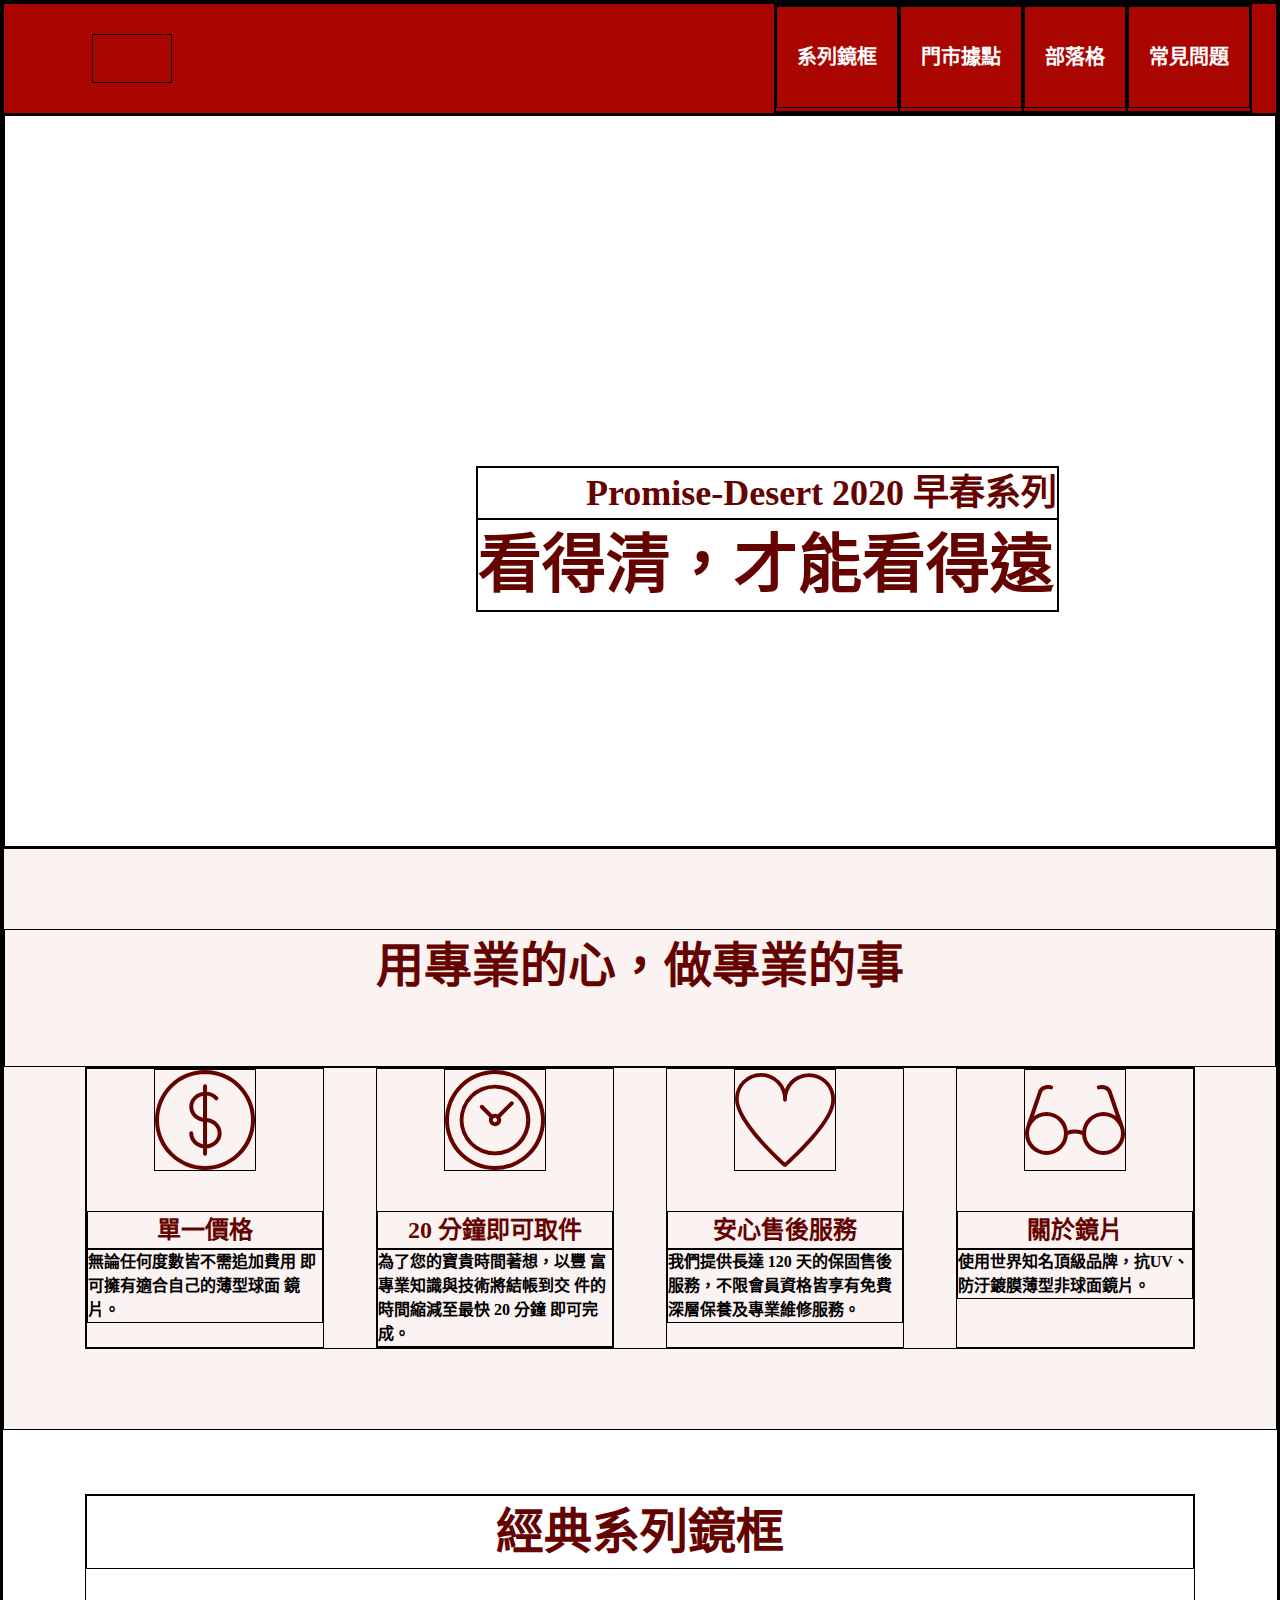
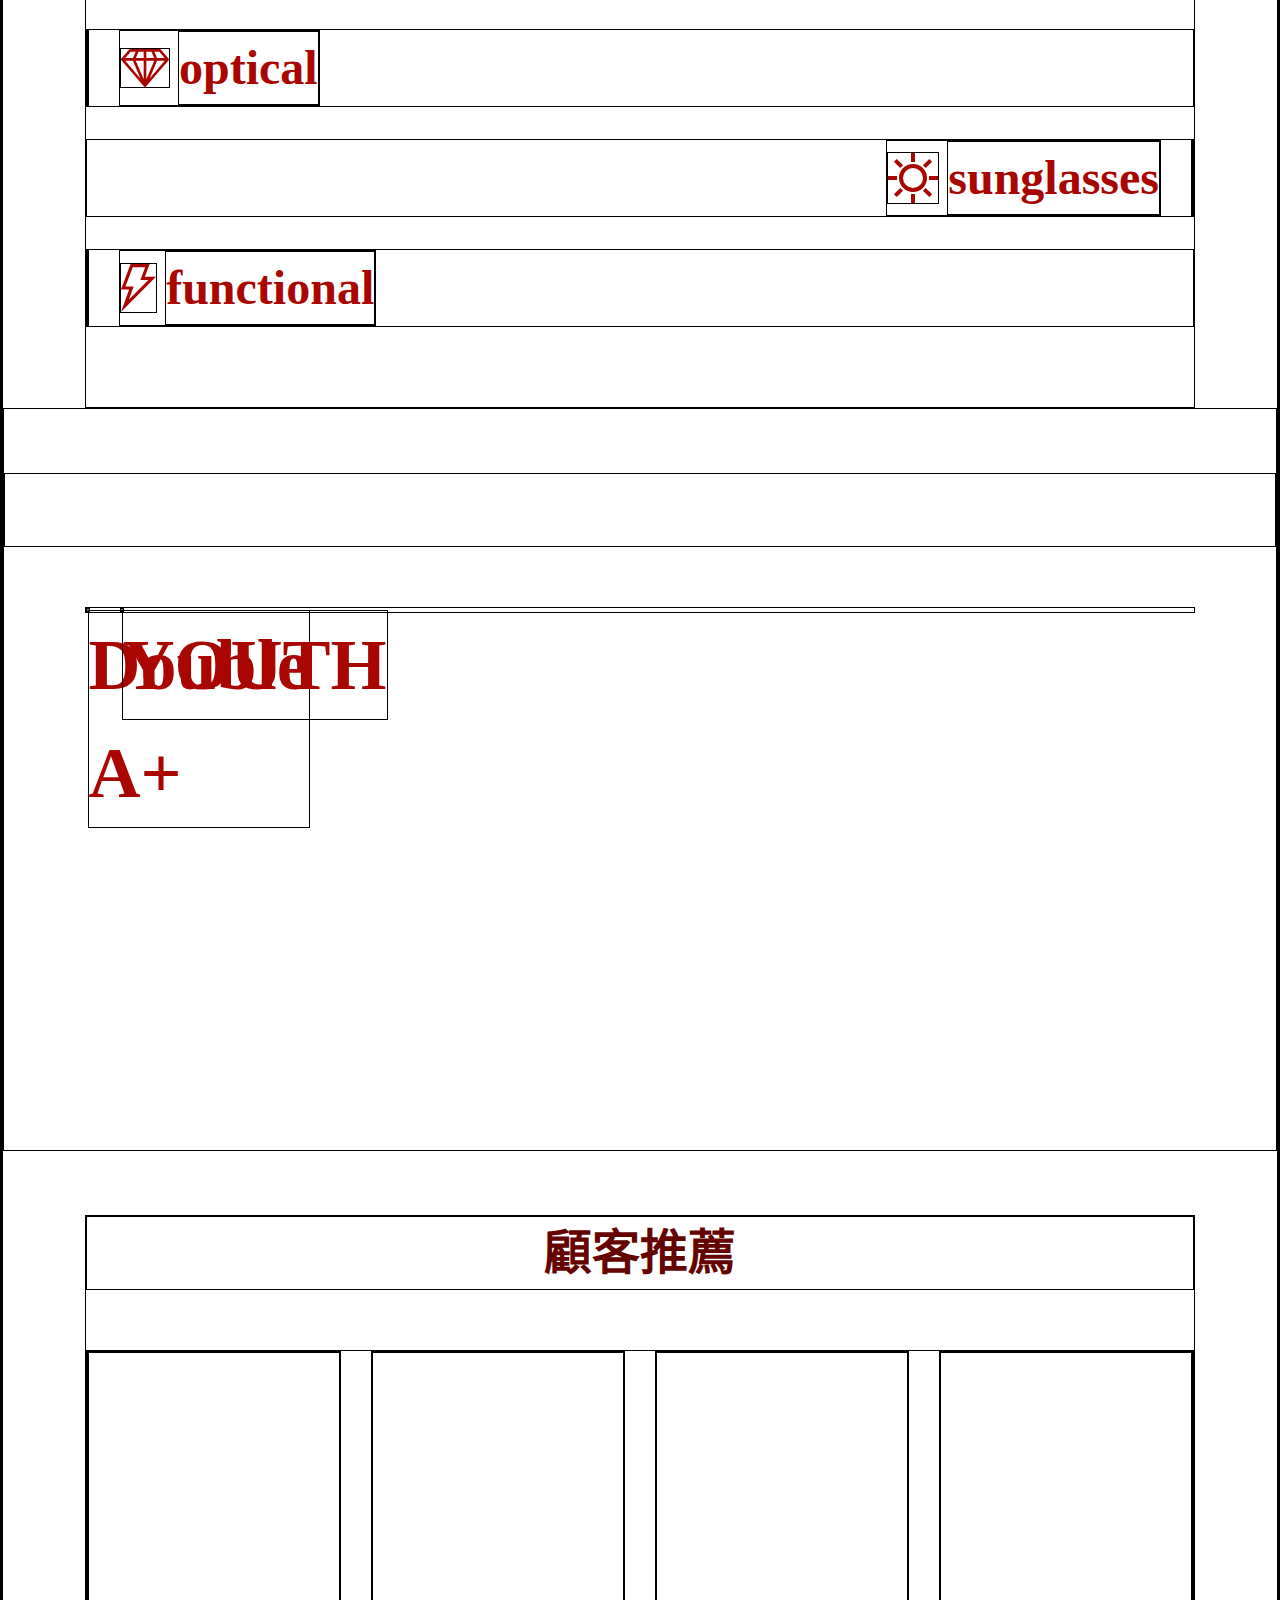
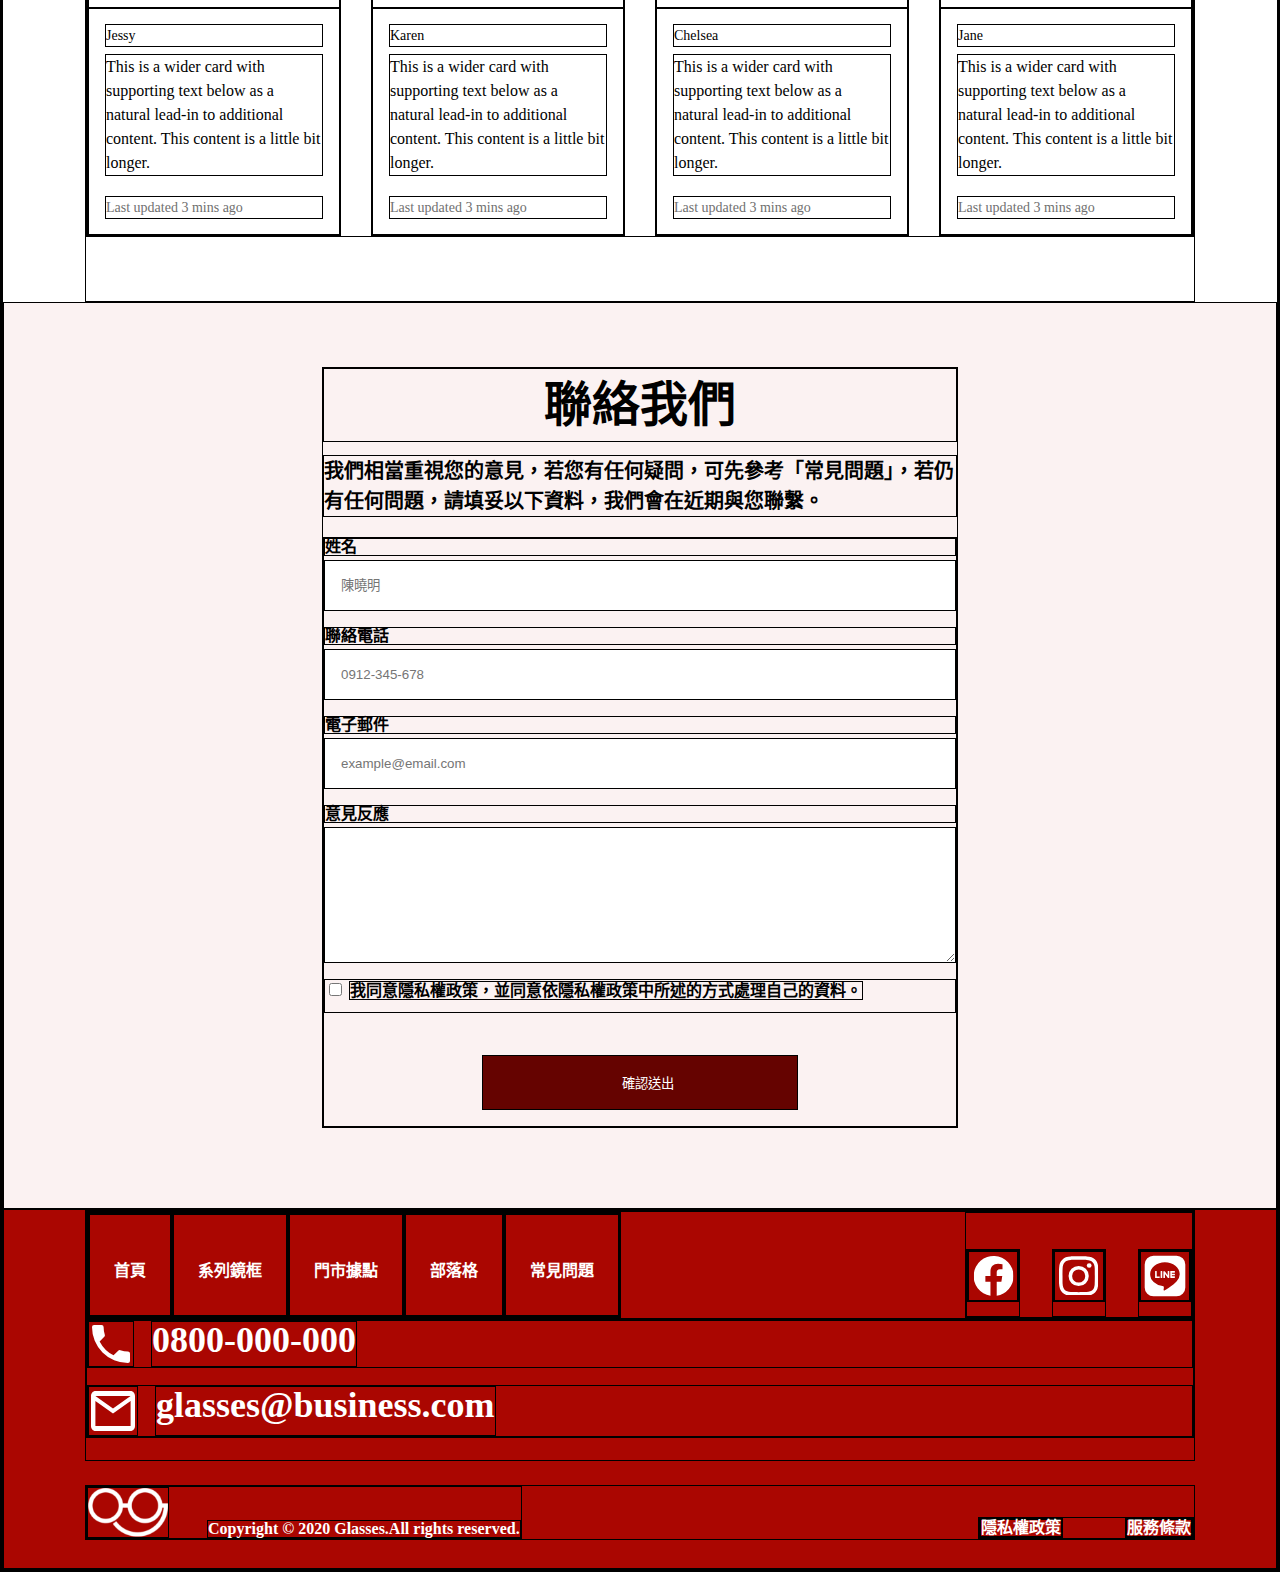
==== index.html @ 6ea8c033 "Initial commit" ====
<!DOCTYPE html>
<html lang="zh-TW">

<head>
    <meta charset="UTF-8">
    <meta name="viewport" content="width=device-width, initial-scale=1.0">
    <meta http-equiv="X-UA-Compatible" content="ie=edge">

    <meta name="description" content="眼鏡商店、眼鏡網站、眼鏡商城">
    <meta name="keywords" content="眼鏡、鏡片、鏡框、購物、商城">

    <meta property="og:title" content="眼鏡電商網站" />
    <meta property="og:description" content="電商眼鏡快來買" />
    <meta property="og:type" content="website" />
    <meta property="og:url" content="FB上的網址" />
    <meta property="og:image" content="FB的圖片" />


    <link rel="shortcut icon" href="https://cdn2.iconfinder.com/data/icons/ready-to-work/96/glasses-256.png"
        type="image/x-icon">
    <link rel="stylesheet" href="css/style.css">

    <title>眼鏡商店</title>
</head>

<body>  
    <div class="container-fluid">
        <div class="navbar navbar-bg-blood navbar-color-white d-flex">
            <a class="navbar-logo logo-replace" href="index.html">Logo圖片</a>
            <ul class="navbar-list font-bold ">
                <li class="navbar-list-items"><a href="product-op.html">系列鏡框</a></li>
                <li class="navbar-list-items"><a href="location.html">門市據點</a></li>
                <li class="navbar-list-items"><a href="blog.html">部落格</a></li>
                <li class="navbar-list-items"><a href="FAQ.html">常見問題</a></li>
            </ul>
        </div>
        <div class="banner">
            <div class="banner-index bg-cover">
                <div class="banner-content font-bold">
                    <p class="f-4">Promise-Desert 2020 早春系列</p>
                    <h1 class="banner-title f-7 ">
                        看得清，才能看得遠
                    </h1>
                </div>  
            </div>
        </div>
    
        <div class="line-group pt-6 pb-7 font-bold">
            <h2 class="line-title h2">用專業的心，做專業的事</h2>
            <div class="line-body d-flex container h-100">
                <div class="line-items">
                    <img class="line-items-img" src="img/iconfinder_circle-dollar_430089.svg" alt="">
                    <h4 class="line-items-title">單一價格</h4>
                    <p class="line-items-content">無論任何度數皆不需追加費用 即可擁有適合自己的薄型球面 鏡片。</p>
                </div>
                <div class="line-items">
                    <img class="line-items-img" src="img/iconfinder_clock-1_430090.svg" alt="">
                    <h4 class="line-items-title">20 分鐘即可取件</h4>
                    <p class="line-items-content">為了您的寶貴時間著想，以豐 富專業知識與技術將結帳到交 件的時間縮減至最快 20 分鐘 即可完成。</p>
                </div>
                <div class="line-items">
                    <img class="line-items-img" src="img/iconfinder_heart_430099.svg" alt="">
                    <h4 class="line-items-title">安心售後服務</h4>
                    <p class="line-items-content">我們提供長達 120 天的保固售後服務，不限會員資格皆享有免費深層保養及專業維修服務。</p>
                </div>
                <div class="line-items">
                    <img class="line-items-img" src="img/iconfinder_glasses_430098 (1).svg" alt="">
                    <h4 class="line-items-title">關於鏡片</h4>
                    <p class="line-items-content">使用世界知名頂級品牌，抗UV、防汙鍍膜薄型非球面鏡片。</p>
                </div>
            </div>
        </div>
    
        <div class="interlace-group container pb-7">
            <h2 class="interlace-title h2 font-bold">經典系列鏡框</h2>
            <div class="interlace-items position-relative">
                <img class="interlace-img " src="https://hexschool.github.io/webLayoutTraining1st/week3/product-1.png"
                    alt="">
                <div class="interlace-items-text">
                    <img class="interlace-diamand-dark" src="img/iconfinder_44_2529968.svg" alt="">
                    <img class="interlace-diamand-white" src="https://hexschool.github.io/webLayoutTraining1st/week3/icon-diamond-white.svg" alt="">
                    <p class="h2">optical</p>
                </div>
            </div>
            <div class="interlace-items position-relative">
                <img class="interlace-img " src="https://hexschool.github.io/webLayoutTraining1st/week3/product-2.png"
                    alt="">
                <div class="interlace-items-text">
                    <img class="interlace-sun-dark" src="img/Layer_1.svg" alt="">
                    <img class=" interlace-sun-white" src="https://hexschool.github.io/webLayoutTraining1st/week3/icon-sun-white.svg" alt="">
                    <p class="h2">sunglasses</p>
                </div>
            </div>
            <div class="interlace-items position-relative">
                <img class="interlace-img " src="https://hexschool.github.io/webLayoutTraining1st/week3/product-3.png"
                    alt="">  
                <div class="interlace-items-text">
                    <img class="interlace-flash-dark" src="img/Page-1.svg" alt="">
                    <img class=" interlace-sun-white" src="https://hexschool.github.io/webLayoutTraining1st/week3/icon-thunder-white.svg" alt="">
                    <p class="h2">functional</p>
                </div>
            </div>
        </div>
    
        <div class="design-section bg-cover">
            <h2 class="h2 text-center text-white">
                聯名設計鏡框
            </h2>
            <div class="container d-flex">
                <div class="img-md-text">
                    <img src="https://hexschool.github.io/webLayoutTraining1st/week3/product-8.png" alt="">
                    <p>Double A+</p>
                </div>
                <div class="img-md-text">
                    <img src="https://hexschool.github.io/webLayoutTraining1st/week3/product-9.png" alt="">
                    <p>YOUTH</p>
                </div>
            </div>
        </div>
    
        <div class="container">
            <h2 class="card-caption h2">顧客推薦</h2>
            <div class="card-container d-flex">
                <div class="card">
                    <img src="https://hexschool.github.io/webLayoutTraining1st/week3/rec-1.png" alt="" class="card-img">
                    <div class="card-inner">
                        <p class="card-title">Jessy</p>
                        <p class="card-text">This is a wider card with supporting text below as a natural lead-in to
                            additional
                            content. This content is a little bit longer.</p>
                        <p class="card-note">Last updated 3 mins ago</p>
                    </div>
                </div>
                <div class="card">
                    <img src="https://hexschool.github.io/webLayoutTraining1st/week3/rec-2.png" alt="" class="card-img">
                    <div class="card-inner">
                        <p class="card-title">Karen</p>
                        <p class="card-text">This is a wider card with supporting text below as a natural lead-in to
                            additional
                            content. This content is a little bit longer.</p>
                        <p class="card-note">Last updated 3 mins ago</p>
                    </div>
                </div>
                <div class="card">
                    <img src="https://hexschool.github.io/webLayoutTraining1st/week3/rec-3.png" alt="" class="card-img">
                    <div class="card-inner">
                        <p class="card-title">Chelsea</p>
                        <p class="card-text">This is a wider card with supporting text below as a natural lead-in to
                            additional
                            content. This content is a little bit longer.</p>
                        <p class="card-note">Last updated 3 mins ago</p>
                    </div>
                </div>
                <div class="card">
                    <img src="https://hexschool.github.io/webLayoutTraining1st/week3/rec-4.png" alt="" class="card-img">
                    <div class="card-inner">
                        <p class="card-title">Jane</p>
                        <p class="card-text">This is a wider card with supporting text below as a natural lead-in to
                            additional
                            content. This content is a little bit longer.</p>
                        <p class="card-note">Last updated 3 mins ago</p>
                    </div>
                </div>
            </div>
        </div>
        <div class="form-container pt-6 pb-7">
            <div class="form-group justify-content-center font-bold">
                <h2 class="form-caption h2">聯絡我們</h2>
                <p class="form-lead">我們相當重視您的意見，若您有任何疑問，可先參考「常見問題」，若仍有任何問題，請填妥以下資料，我們會在近期與您聯繫。</p>
                <form class="d-flex flex-direction-column " action="" method="get">
                    <label for="name">姓名</label>
                    <input type="text" id="name" placeholder="陳曉明">
                    <label for="tel">聯絡電話</label>
                    <input type="tel" id="tel" placeholder="0912-345-678">
                    <label for="mail">電子郵件</label>
                    <input type="mail" id="mail" placeholder="example@email.com">
                    <label for="comment">意見反應</label>
                    <textarea name="" id="" cols="30" rows="8"></textarea>
                    <div class="check-group"><input type="checkbox" name="" id="">
                        <span>我同意隱私權政策，並同意依隱私權政策中所述的方式處理自己的資料。</span></div>
                    <input class="position-relative" type="submit" value="確認送出">
                </form>
            </div>
        </div>
    
    
        <div class="footer font-bold">
            <div class="footer-info container">
                <div class="footer-inner d-flex">
                    <ul class="footer-inner-list d-flex">
                        <li class="footer-inner-items"> <a href="index.html">首頁</a></li>
                        <li class="footer-inner-items"> <a href="">系列鏡框</a> </li>
                        <li class="footer-inner-items"> <a href="">門市據點</a> </li>
                        <li class="footer-inner-items"> <a href="">部落格</a> </li>
                        <li class="footer-inner-items"> <a href="">常見問題</a></li>
                    </ul>
                    <ul class="social d-flex">
                        <li><a href="https://www.facebook.com/" class="social-items"><img src="img/ic_social_fb.svg"
                                    alt=""></a></li>
                        <li><a href="https://www.instagram.com/" class="social-items"><img src="img/ic_social_ig.svg"
                                    alt=""></a></li>
                        <li><a href="https://linecorp.com/zh-hant/" class="social-items"><img src="img/ic_social_line.svg"
                                    alt=""></a></li>
                    </ul>
                </div>
                <div class="note-info">
                    <div class="note-group d-flex"><img src="img/local_phone-24px.svg" alt=""><a class="f-4"
                            href="tel:0800-000-000">0800-000-000</a></div>
                    <div class="note-group d-flex"><img src="img/mail_outline-24px.svg" alt=""><a class="f-4"
                            href="mailto:glasses@business.com">glasses@business.com</a></div>
                </div>
            </div>
            <div class="footer-caution container d-flex justify-content-between align-items-bottom">
                <div class="d-flex align-items-bottom"><img src="img/logo-new_工作區域 1.png" alt="logo">
                    <span>Copyright © 2020 Glasses.All rights reserved.</span>
                </div>
                <ul class="caustion-list d-flex">
                    <li class="caution-items"><a href="#">隱私權政策</a></li>
                    <li class="caution-items"><a href="#">服務條款</a></li>
                </ul>
            </div>
        </div>    
    </div>
</body>

</html>
---- css/style.css ----
/* http://meyerweb.com/eric/tools/css/reset/ 
   v2.0 | 20110126
   License: none (public domain)
*/
@import url("https://fonts.googleapis.com/css2?family=Roboto:ital@1&display=swap");
@import url("https://fonts.googleapis.com/css2?family=Noto+Sans+TC&display=swap");
html, body, div, span, applet, object, iframe,
h1, h2, h3, h4, h5, h6, p, blockquote, pre,
a, abbr, acronym, address, big, cite, code,
del, dfn, em, img, ins, kbd, q, s, samp,
small, strike, strong, sub, sup, tt, var,
b, u, i, center,
dl, dt, dd, ol, ul, li,
fieldset, form, label, legend,
table, caption, tbody, tfoot, thead, tr, th, td,
article, aside, canvas, details, embed,
figure, figcaption, footer, header, hgroup,
menu, nav, output, ruby, section, summary,
time, mark, audio, video {
  margin: 0;
  padding: 0;
  border: 0;
  font-size: 100%;
  font: inherit;
  vertical-align: baseline;
}

/* HTML5 display-role reset for older browsers */
article, aside, details, figcaption, figure,
footer, header, hgroup, menu, nav, section {
  display: block;
}

body {
  line-height: 1;
}

ol, ul {
  list-style: none;
}

blockquote, q {
  quotes: none;
}

blockquote:before, blockquote:after,
q:before, q:after {
  content: '';
  content: none;
}

table {
  border-collapse: collapse;
  border-spacing: 0;
}

/* customize reset */
*, *::before, *::after {
  -webkit-box-sizing: border-box;
          box-sizing: border-box;
}

a {
  text-decoration: none;
  display: block;
}

img {
  display: block;
  max-width: 100%;
  height: auto;
}

ul, li {
  list-style-type: none;
}

/* *{
    border: 1px solid #000000 !important; 
} */
/* font setting */
@font-face {
  font-family: custom Regular;
  src: url(~@/assets/fonts/Noto_Sans/Noto_Sans-Regular.ttf) format("truetype");
  unicode-range: U+4E00-9FFF;
}

@font-face {
  font-family: custom Regular;
  src: url(~@/assets/fonts/Roboto/Roboto-medium.ttf) format("truetype");
  unicode-range: U+00-024F;
}

@font-face {
  font-family: custom Bold;
  src: url(~@/assets/fonts/Roboto/Roboto-Bold.ttf) format("truetype");
  unicode-range: U+4E00-9FFF;
}

@font-face {
  font-family: custom Bold;
  src: url(~@/assets/fonts/Roboto/Roboto-Bold.ttf) format("truetype");
  unicode-range: U+00-024F;
}

/* variables  */
/* css setting */
body {
  font-family: "custom-Bold";
}

* {
  border: 1px solid #000000 !important;
}

.container {
  max-width: 1110px;
  margin: 0 auto;
}

.container-fluid {
  margin: 0 auto;
  max-width: 100%;
}

.bg-cover {
  background-size: cover;
  background-position: center center;
  background-repeat: no-repeat;
}

.logo-replace {
  text-indent: 101%;
  overflow: hidden;
  white-space: nowrap;
}

/* position */
.position-fixed {
  position: fixed;
}

.position-relative {
  position: relative;
}

.position-absolute {
  position: absolute;
}

.d-flex {
  display: -webkit-box;
  display: -ms-flexbox;
  display: flex;
}

.flex-direction-column {
  -webkit-box-orient: vertical;
  -webkit-box-direction: normal;
      -ms-flex-direction: column;
          flex-direction: column;
}

.flex-direction-column-reverse {
  -webkit-box-orient: vertical;
  -webkit-box-direction: reverse;
      -ms-flex-direction: column-reverse;
          flex-direction: column-reverse;
}

/* flex */
.flex-wrap {
  -ms-flex-wrap: wrap;
      flex-wrap: wrap;
}

.justify-content-center {
  -webkit-box-pack: center;
      -ms-flex-pack: center;
          justify-content: center;
}

.justify-content-between {
  -webkit-box-pack: justify;
      -ms-flex-pack: justify;
          justify-content: space-between;
}

.align-items-left {
  text-align: left;
}

.align-items-center {
  -webkit-box-align: center;
      -ms-flex-align: center;
          align-items: center;
}

.align-items-around {
  -webkit-box-align: space-around;
      -ms-flex-align: space-around;
          align-items: space-around;
}

.align-items-bottom {
  -webkit-box-align: end;
      -ms-flex-align: end;
          align-items: flex-end;
}

.h2 {
  font-size: 48px;
  line-height: 72px;
  font-weight: bold;
}

@media (max-width: 500px) {
  .h2 {
    font-size: 32px;
    line-height: 48px;
  }
}

.lh-63 {
  line-height: 63px;
}

/* font size */
.f-1 {
  font-size: 16px;
}

.f-2 {
  font-size: 20px;
}

.f-3 {
  font-size: 32px;
}

.f-4 {
  font-size: 36px;
}

.f-5 {
  font-size: 42px;
}

.f-6 {
  font-size: 56px;
}

.f-7 {
  font-size: 64px;
}

/* text */
.font-medium {
  font-size: 16px;
}

.font-bold {
  font-weight: 900;
}

.font-small {
  font-size: 12px;
}

.text-center {
  text-align: center;
}

/* margin */
.mb-1 {
  margin-bottom: 16px;
}

.mb-2 {
  margin-bottom: 24px;
}

.mb-3 {
  margin-bottom: 32px;
}

.mb-special {
  margin-bottom: 40px;
}

.mb-4 {
  margin-bottom: 48px;
}

.mb-5 {
  margin-bottom: 56px;
}

.mb-6 {
  margin-bottom: 64px;
}

.mb-7 {
  margin-bottom: 88px;
}

.mb-272 {
  margin-bottom: 272px;
}

.mr-1 {
  margin-right: 16px;
}

.mr-init {
  margin-right: 24px;
}

.mr-2 {
  margin-right: 32px;
}

.mr-3 {
  margin-right: 40px;
}

.mr-4 {
  margin-right: 48px;
}

.mr-5 {
  margin-right: 56px;
}

.mx-auto {
  margin: 0 auto;
}

/* padding */
.pb-1 {
  padding-bottom: 16px;
}

.pb-2 {
  padding-bottom: 24px;
}

.pb-3 {
  padding-bottom: 32px;
}

.pb-4 {
  padding-bottom: 40px;
}

.pb-5 {
  padding-bottom: 48px;
}

.pb-6 {
  padding-bottom: 64px;
}

.pb-7 {
  padding-bottom: 80px;
}

.pt-1 {
  padding-top: 16px;
}

.pt-2 {
  padding-top: 32px;
}

.pt-3 {
  padding-top: 48px;
}

.pt-4 {
  padding-top: 64px;
}

.pt-6 {
  padding-top: 80px;
}

.text-white {
  color: #ffffff;
}

.text-red {
  color: #AA0601;
}

.bg-brown {
  background-color: #650300;
}

.bg-red {
  background-color: #AA0601;
}

/* height */
.h-25 {
  height: 25%;
}

.h-50 {
  height: 50%;
}

.h-75 {
  height: 75%;
}

.h-100 {
  height: 100%;
}

/* width */
.w-25 {
  width: 25%;
}

.w-50 {
  width: 50%;
}

.w-75 {
  width: 75%;
}

.w-100 {
  width: 100%;
}

.footer {
  background-color: #AA0601;
  color: #ffffff;
  padding-bottom: 28.43px;
}

@media (max-width: 768px) {
  .footer img {
    max-width: 24px;
    max-height: auto;
  }
}

@media (max-width: 768px) {
  .footer a {
    font-size: 20px;
    line-height: 30px;
  }
}

.footer-info {
  border-bottom: 1px solid #fff;
  padding-bottom: 22px;
  margin-bottom: 24px;
}

.footer-inner {
  -webkit-box-pack: justify;
      -ms-flex-pack: justify;
          justify-content: space-between;
}

@media (max-width: 600px) {
  .footer .note-info {
    width: 50%;
  }
}

.footer .note-info a {
  color: #ffffff;
  -webkit-transition: color 0.2s linear;
  transition: color 0.2s linear;
}

.footer .note-info a:hover {
  color: #000;
}

.footer .note-info .note-group:not(:last-child) {
  margin-bottom: 17px;
}

.footer .note-info .note-group img {
  margin-right: 17px;
}

@media (max-width: 600px) {
  .footer-inner-list {
    display: none;
  }
}

.footer-inner-items {
  /*   &:not(:last-child){
        margin-right: 48px;
    } */
}

.footer-inner-items a {
  color: #ffffff;
  padding: 48px 24px 36px 24px;
  -webkit-transition: color 0.3s;
  transition: color 0.3s;
}

@media (max-width: 768px) {
  .footer-inner-items a {
    padding: 40px 40px 24px 24px;
    font-size: 16px;
  }
}

.footer-inner-items a:hover, .footer-inner-items a:focus {
  color: #000;
  font-size: 20px;
}

.social {
  padding-top: 36px;
}

@media (max-width: 600px) {
  .social {
    width: 45%;
  }
}

.social img:hover {
  -webkit-transform: scale(1.15);
          transform: scale(1.15);
}

.social li:not(:last-child) {
  margin-right: 32px;
}

@media (max-width: 600px) {
  .footer-caution {
    -webkit-box-orient: vertical;
    -webkit-box-direction: normal;
        -ms-flex-direction: column;
            flex-direction: column;
    -webkit-box-align: start;
        -ms-flex-align: start;
            align-items: flex-start;
  }
}

.footer-caution img {
  margin-right: 38px;
}

.footer-caution .caution-items {
  display: -webkit-box;
  display: -ms-flexbox;
  display: flex;
}

@media (max-width: 600px) {
  .footer-caution .caution-items {
    -webkit-box-orient: vertical;
    -webkit-box-direction: normal;
        -ms-flex-direction: column;
            flex-direction: column;
  }
}

.footer-caution .caution-items a {
  color: #ffffff;
  -webkit-transition: color 0.2s linear;
  transition: color 0.2s linear;
}

@media (max-width: 768px) {
  .footer-caution .caution-items a {
    font-size: 14px;
  }
}

.footer-caution .caution-items a:hover {
  color: #000;
}

.footer-caution .caution-items:last-child {
  margin-left: 62px;
}

.design-section {
  background-image: url(https://hexschool.github.io/webLayoutTraining1st/week3/bg.png);
  height: 743px;
  padding-top: 64px;
  padding-bottom: 80px;
  margin-bottom: 64px;
}

@media (max-width: 768px) {
  .design-section {
    height: auto;
  }
}

.design-section h2 {
  margin-bottom: 60px;
}

.design-section .img-md-text {
  display: -webkit-box;
  display: -ms-flexbox;
  display: flex;
  position: relative;
}

.design-section .img-md-text:first-child {
  margin-right: 30px;
}

.design-section .img-md-text img {
  /* max-width: 540px; */
  z-index: 2;
  opacity: 0.5;
}

.design-section .img-md-text img:hover {
  opacity: 1;
}

.design-section .img-md-text p {
  position: absolute;
  left: 28%;
  top: 42%;
  z-index: 3;
  font-size: 72px;
  font-weight: bold;
  line-height: 108px;
  color: #AA0601;
}

@media (max-width: 768px) {
  .design-section .img-md-text p {
    font-size: 32px;
    line-height: 25px;
  }
}

.bg-side-size {
  height: 309px;
  width: 50%;
}

@media (max-width: 575px) {
  .bg-side-size {
    height: 144px;
  }
}

.bg-side-1 {
  background-image: url(https://hexschool.github.io/webLayoutTraining1st/week4/banner-1.png);
  margin-right: 30px;
}

.bg-side-2 {
  background-image: url(https://hexschool.github.io/webLayoutTraining1st/week4/banner-2.png);
}

.bg-side-3 {
  background-image: url(https://hexschool.github.io/webLayoutTraining1st/week4/banner-3.png);
  margin-right: 30px;
}

.bg-side-4 {
  background-image: url(https://hexschool.github.io/webLayoutTraining1st/week3/product-2-color.png);
}

.question-section {
  margin-bottom: 304px;
}

@media (max-width: 768px) {
  .question-section {
    padding: 0 15px;
  }
}

.question-caption {
  font-size: 32px;
  line-height: 63px;
  margin-bottom: 36px;
}

.question {
  margin-bottom: 40px;
}

.question h3 {
  font-size: 20px;
  line-height: 22px;
  font-weight: bold;
  margin-bottom: 16px;
}

.question p {
  font-size: 16px;
  line-height: 24px;
  padding-left: 72px;
}

.location-details {
  display: -webkit-box;
  display: -ms-flexbox;
  display: flex;
}

@media (max-width: 768px) {
  .location-details {
    display: block;
  }
}

@media (max-width: 768px) {
  .location-details .location-inner {
    margin: 0 2.5%;
    display: -webkit-box;
    display: -ms-flexbox;
    display: flex;
    margin-bottom: 32px;
  }
}

.location-details .location-inner .info-box-big {
  max-width: 100%;
}

@media (max-width: 768px) {
  .location-details .location-inner .info-box-big {
    max-width: 50%;
    margin: 0 2.5%;
    margin-bottom: 32px;
  }
  .location-details .location-inner .info-box-big img {
    display: none;
  }
}

.location-details .location-inner .info-backgroundimage {
  background-image: url(https://hexschool.github.io/webLayoutTraining1st/week3/locate1.jpeg);
  height: 164px;
  display: none;
}

@media (max-width: 768px) {
  .location-details .location-inner .info-backgroundimage {
    display: block;
    width: 50%;
    height: auto;
  }
}

.location-details .map-location {
  max-width: 60%;
}

@media (max-width: 768px) {
  .location-details .map-location {
    max-width: 100%;
    margin: 0;
  }
  .location-details .map-location img {
    width: 95%;
    margin: 0 2.5%;
    height: 100%;
  }
}

@media (max-width: 768px) {
  .location-container {
    padding: 0 39px;
  }
}

.location-select {
  margin-bottom: 32px;
  display: -webkit-box;
  display: -ms-flexbox;
  display: flex;
  -webkit-box-align: center;
      -ms-flex-align: center;
          align-items: center;
}

@media (max-width: 768px) {
  .location-select {
    margin-left: 16px;
  }
}

.location-select label {
  font-size: 24px;
  line-height: 30px;
  margin-right: 20px;
}

.location-select select {
  padding: 10px 0;
  width: 324px;
}

/* components */
.navbar {
  display: -webkit-box;
  display: -ms-flexbox;
  display: flex;
  -webkit-box-pack: justify;
      -ms-flex-pack: justify;
          justify-content: space-between;
  padding: 0 24px;
}

@media (max-width: 575px) {
  .navbar {
    -webkit-box-orient: vertical;
    -webkit-box-direction: normal;
        -ms-flex-direction: column;
            flex-direction: column;
    padding: 0;
  }
}

.navbar-bg-blood {
  background-color: #AA0601;
}

.navbar-bg-dark {
  background-color: #000;
}

.navbar-bg-white {
  background-color: #fff;
}

.navbar-color-white .navbar-list-items > a {
  color: #fff;
}

.navbar-color-dark .navbar-list-items > a {
  color: #000;
}

.navbar-logo {
  margin: 30px 64px;
  background-image: url(https://hexschool.github.io/webLayoutTraining1st/week3/logo.png);
  background-repeat: no-repeat;
  width: 80px;
  height: 49px;
}

@media (max-width: 575px) {
  .navbar-logo {
    width: 100%;
    margin: 10px 0;
    background-position: center center;
  }
}

.navbar-list {
  display: -webkit-box;
  display: -ms-flexbox;
  display: flex;
  -ms-flex-wrap: wrap;
      flex-wrap: wrap;
}

@media (max-width: 575px) {
  .navbar-list-items {
    width: 50%;
    text-align: center;
  }
}

.navbar-list-items a {
  padding: 40px 20px;
  font-size: 20px;
  -webkit-transition: color 0.3s;
  transition: color 0.3s;
}

.navbar-list-items a:hover, .navbar-list-items a:focus {
  color: #000;
}

.banner-index {
  background-image: url(https://hexschool.github.io/webLayoutTraining1st/week3/banner.png);
  height: 732px;
  position: relative;
}

@media (max-width: 768px) {
  .banner-index {
    background-image: url(https://hexschool.github.io/webLayoutTraining1st/week3/banner-sm.png);
    height: 840px;
  }
}

.banner-location {
  height: 304px;
  background-image: url(https://hexschool.github.io/webLayoutTraining1st/week3/qa.png);
}

.banner-location .position-relative {
  height: 304px;
}

.banner-location-title {
  bottom: 0;
  left: 0;
}

.banner-content {
  position: absolute;
  bottom: 32%;
  right: 17%;
}

@media (max-width: 768px) {
  .banner-content {
    right: 2%;
  }
}

.banner-content p {
  font-size: 36px;
  padding-left: 108px;
  line-height: 50px;
  color: #650300;
  font-weight: bold;
  font-family: "custom Regular";
}

@media (max-width: 768px) {
  .banner-content p {
    font-size: 20px;
    line-height: 30px;
    text-align: right;
  }
}

.banner-title {
  font-size: 64px;
  font-weight: bold;
  color: #650300;
  line-height: 90px;
}

@media (max-width: 768px) {
  .banner-title {
    font-size: 48px;
    line-height: 72px;
  }
}

.line-group {
  margin-bottom: 64px;
  background-color: #aa06010d;
}

.line-group .line-title {
  color: #650300;
  text-align: center;
  padding-bottom: 64px;
}

.line-body {
  display: -webkit-box;
  display: -ms-flexbox;
  display: flex;
  -webkit-box-pack: justify;
      -ms-flex-pack: justify;
          justify-content: space-between;
  -ms-flex-wrap: wrap;
      flex-wrap: wrap;
  color: #650300;
}

@media (max-width: 768px) {
  .line-body {
    -webkit-box-pack: center;
        -ms-flex-pack: center;
            justify-content: center;
  }
}

.line-body .line-items {
  max-width: 21.5%;
}

.line-body .line-items:not(:last-child) {
  margin-right: 30px;
}

@media (max-width: 500px) {
  .line-body .line-items:not(:last-child) {
    margin-right: 2.5%;
  }
}

@media (max-width: 768px) {
  .line-body .line-items {
    max-width: 45%;
    margin-right: 30px;
    margin-bottom: 40px;
  }
}

@media (max-width: 500px) {
  .line-body .line-items {
    max-width: 95%;
    margin-right: 2.5%;
    margin-left: 2.5%;
    margin-bottom: 40px;
  }
}

.line-body .line-items-img {
  max-width: 102px;
  height: 102px;
  margin: auto;
  margin-bottom: 40px;
}

.line-body .line-items-title {
  font-size: 24px;
  line-height: 36px;
  text-align: center;
}

.line-body .line-items-content {
  color: #000;
  line-height: 24px;
}

.interlace-group {
  font-size: 48px;
  line-height: 72px;
}

@media (max-width: 500px) {
  .interlace-group {
    padding: 0 15px;
    margin-bottom: 32px;
  }
}

.interlace-group .interlace-img {
  max-width: 55%;
}

@media (max-width: 500px) {
  .interlace-group .interlace-img {
    max-width: 100%;
  }
}

@media (max-width: 500px) {
  .interlace-group .interlace-items-text {
    position: absolute;
    color: #fff;
  }
}

.interlace-group .interlace-title {
  color: #650300;
  text-align: center;
  margin-bottom: 60px;
}

.interlace-group .interlace-items {
  display: -webkit-box;
  display: -ms-flexbox;
  display: flex;
}

.interlace-group .interlace-items:not(:last-child) {
  margin-bottom: 32px;
}

@media (max-width: 500px) {
  .interlace-group .interlace-items:not(:last-child) {
    margin-bottom: 8px;
  }
}

.interlace-group .interlace-items-text {
  display: -webkit-box;
  display: -ms-flexbox;
  display: flex;
  -webkit-box-align: center;
      -ms-flex-align: center;
          align-items: center;
}

.interlace-group .interlace-items .h2 {
  color: #aa0601;
  font-weight: 900;
  margin-left: 8px;
}

@media (max-width: 768px) {
  .interlace-group .interlace-items .h2 {
    font-size: 28px;
    line-height: 42px;
  }
}

@media (max-width: 500px) {
  .interlace-group .interlace-items .h2 {
    font-size: 24px;
    line-height: 48px;
    color: #fff;
  }
}

.interlace-group .interlace-items:nth-child(2n + 1) {
  -webkit-box-orient: horizontal;
  -webkit-box-direction: reverse;
      -ms-flex-direction: row-reverse;
          flex-direction: row-reverse;
}

@media (max-width: 768px) {
  .interlace-group .interlace-items:nth-child(2n + 1) {
    -webkit-box-orient: horizontal;
    -webkit-box-direction: normal;
        -ms-flex-direction: row;
            flex-direction: row;
  }
}

.interlace-group .interlace-items:nth-child(2n + 1) .interlace-items-text {
  margin-right: 30px;
  max-width: 45%;
}

@media (max-width: 768px) {
  .interlace-group .interlace-items:nth-child(2n + 1) .interlace-items-text {
    margin-right: 0;
    margin-left: 30px;
  }
}

@media (max-width: 500px) {
  .interlace-group .interlace-items:nth-child(2n + 1) .interlace-items-text {
    display: -webkit-box;
    display: -ms-flexbox;
    display: flex;
    -webkit-box-align: center;
        -ms-flex-align: center;
            align-items: center;
    top: 35%;
    left: 20%;
  }
}

.interlace-group .interlace-items:nth-child(2n) .interlace-items-text {
  margin-left: 30px;
  max-width: 45%;
}

@media (max-width: 500px) {
  .interlace-group .interlace-items:nth-child(2n) .interlace-items-text {
    display: -webkit-box;
    display: -ms-flexbox;
    display: flex;
    -webkit-box-align: center;
        -ms-flex-align: center;
            align-items: center;
    top: 35%;
    left: 20%;
  }
}

.interlace-diamand-white {
  display: none;
}

@media (max-width: 500px) {
  .interlace-diamand-white {
    display: block;
  }
}

@media (max-width: 500px) {
  .interlace-diamand-dark {
    display: none;
  }
}

.interlace-sun-white {
  display: none;
}

@media (max-width: 500px) {
  .interlace-sun-white {
    display: block;
  }
}

@media (max-width: 500px) {
  .interlace-sun-dark {
    display: none;
  }
}

.interlace-flash-white {
  display: none;
}

@media (max-width: 500px) {
  .interlace-flash-white {
    display: block;
  }
}

@media (max-width: 500px) {
  .interlace-flash-dark {
    display: none;
  }
}

.card {
  border: 1px solid #dee2e6;
}

@media (max-width: 768px) {
  .card {
    width: 45%;
    margin-bottom: 28px;
  }
}

@media (max-width: 500px) {
  .card {
    width: 95%;
    margin-right: 0;
  }
}

.card:not(:last-child) {
  margin-right: 30px;
}

@media (max-width: 768px) {
  .card:not(:last-child) {
    margin-right: 0;
  }
}

@media (max-width: 768px) {
  .card:not(:nth-child(2n)) {
    margin-right: 30px;
  }
}

@media (max-width: 500px) {
  .card:not(:nth-child(2n)) {
    margin-right: 0;
  }
}

.card .card-img {
  height: 256px;
}

@media (max-width: 500px) {
  .card .card-img {
    width: 100%;
  }
}

.card-inner {
  padding: 15px 16px;
}

.card-inner .card-title {
  font-size: 14px;
  line-height: 21px;
  margin-bottom: 7px;
}

.card-inner .card-text {
  font-size: 16px;
  line-height: 24px;
  margin-bottom: 1.25rem;
}

.card-inner .card-note {
  font-size: 14px;
  color: #707070;
  line-height: 21px;
}

.card-caption {
  text-align: center;
  color: #650300;
  margin-bottom: 60px;
}

.card-container {
  margin-bottom: 64px;
}

@media (max-width: 768px) {
  .card-container {
    -ms-flex-wrap: wrap;
        flex-wrap: wrap;
    -webkit-box-pack: center;
        -ms-flex-pack: center;
            justify-content: center;
  }
}

.form-container {
  padding-bottom: 80px;
  padding-top: 64px;
  background-color: #aa06010d;
}

.form-group {
  max-width: 50%;
  margin: 0 auto;
}

@media (max-width: 768px) {
  .form-group {
    max-width: 65%;
  }
}

.form-group .form-caption {
  text-align: center;
  margin-bottom: 0.8rem;
}

@media (max-width: 768px) {
  .form-group .form-caption {
    font-size: 32px;
    line-height: 48px;
    margin-bottom: 12px;
  }
}

.form-group .form-lead {
  font-size: 20px;
  line-height: 30px;
  margin-bottom: 20px;
}

@media (max-width: 768px) {
  .form-group .form-lead {
    font-size: 16px;
    line-height: 24px;
    margin-bottom: 12px;
  }
}

.form-group label {
  margin-bottom: 4px;
}

@media (max-width: 768px) {
  .form-group label {
    margin-bottom: 2px;
  }
}

.form-group input {
  padding: 17px 0 17px 16px;
  margin-bottom: 16px;
}

@media (max-width: 768px) {
  .form-group input {
    margin-bottom: 8px;
    padding: 8px 12px;
  }
}

.form-group input[type="submit"] {
  max-width: 50%;
  background-color: #650300;
  color: #fff;
  cursor: pointer;
  left: 25%;
}

@media (max-width: 768px) {
  .form-group input[type="submit"] {
    width: 50%;
  }
}

.form-group textarea {
  height: 136px;
  margin-bottom: 16px;
}

@media (max-width: 768px) {
  .form-group textarea {
    height: 100px;
    margin-bottom: 8px;
  }
}

.form-group .check-group {
  margin-bottom: 42px;
}

@media (max-width: 768px) {
  .form-group .check-group {
    margin-bottom: 20px;
  }
}

.list-group-items {
  width: 33.3333%;
  color: #000;
  border: 1px solid #DCDCDC;
  cursor: pointer;
  text-align: center;
  display: -webkit-box;
  display: -ms-flexbox;
  display: flex;
  -webkit-box-pack: center;
      -ms-flex-pack: center;
          justify-content: center;
  /* justify-content: center; */
}

.list-group-items:hover, .list-group-items:focus {
  border-bottom: 16px solid #AA0601;
}

.list-group-items a {
  font-size: 42px;
  padding: 2% 5% 1% 5%;
  border-bottom: 16px solid transparent;
  -webkit-transition: border 0.3s linear;
  transition: border 0.3s linear;
  color: #000;
}

@media (max-width: 1120px) {
  .list-group-items a {
    font-size: 28px;
  }
}

@media (max-width: 800px) {
  .list-group-items a {
    font-size: 20px;
    line-height: 1.5;
  }
}

@media (max-width: 620px) {
  .list-group-items a {
    font-size: 14px;
    line-height: 19px;
    padding: 8px 0;
  }
}

.list-group-items img {
  padding-bottom: 8px;
  margin-right: 8px;
}

@media (max-width: 768px) {
  .list-group-items img {
    width: 23px;
    height: 32px;
    padding-top: 8px;
  }
}

.shop-list {
  display: -webkit-box;
  display: -ms-flexbox;
  display: flex;
  -ms-flex-wrap: wrap;
      flex-wrap: wrap;
  -webkit-box-pack: justify;
      -ms-flex-pack: justify;
          justify-content: space-between;
}

@media (max-width: 1120px) {
  .shop-list {
    -webkit-box-pack: center;
        -ms-flex-pack: center;
            justify-content: center;
  }
}

.shop-list-items-4n {
  width: 22.95%;
  margin-bottom: 104px;
  font-size: 24px;
  line-height: 36px;
}

@media (max-width: 1120px) {
  .shop-list-items-4n {
    width: 33%;
    margin-right: 30px;
  }
}

@media (max-width: 768px) {
  .shop-list-items-4n {
    width: 50%;
    /*   &:not(:nth-child(2n)){
                margin-right: 30px;
            } */
  }
}

@media (max-width: 575px) {
  .shop-list-items-4n {
    width: 95%;
    margin-right: 0;
  }
}

.shop-list-items-4n .shop-img {
  width: 100%;
  height: 164px;
}

@media (max-width: 575px) {
  .shop-list-items-4n .shop-img {
    height: auto;
  }
}

.shop-list-items-4n .shop-text {
  display: -webkit-box;
  display: -ms-flexbox;
  display: flex;
  -webkit-box-pack: justify;
      -ms-flex-pack: justify;
          justify-content: space-between;
}

.shop-list-items-4n .shop-color {
  display: -webkit-box;
  display: -ms-flexbox;
  display: flex;
}

.shop-list-items-4n .shop-color-value {
  width: 24px;
  height: 24px;
  border-radius: 4px;
  cursor: pointer;
}

.shop-list-items-4n .shop-color-value:focus, .shop-list-items-4n .shop-color-value:hover {
  -webkit-transform: scale(1.3);
          transform: scale(1.3);
}

.shop-list-items-4n .shop-color-value:nth-child(1) {
  background-color: #650300;
  margin-right: 8px;
}

.shop-list-items-4n .shop-color-value:nth-child(2) {
  background-color: #AA0601;
}

.shop-list-items-3n {
  width: 31.5%;
  margin-bottom: 112px;
  font-size: 24px;
  line-height: 36px;
}

@media (max-width: 768px) {
  .shop-list-items-3n {
    width: 45.9%;
    margin-bottom: 72px;
  }
}

@media (max-width: 575px) {
  .shop-list-items-3n {
    width: 95%;
    margin: 0 15px;
    margin-bottom: 32px;
  }
}

.shop-list-items-3n:not(:nth-child(3n)) {
  margin-right: 30px;
}

@media (max-width: 768px) {
  .shop-list-items-3n:not(:nth-child(3n)) {
    margin-right: 0;
  }
}

@media (max-width: 768px) and (max-width: 575px) {
  .shop-list-items-3n:not(:nth-child(3n)) {
    margin-right: 30px;
  }
}

@media (max-width: 1120px) {
  .shop-list-items-3n:not(:nth-child(2n)) {
    margin-right: 30px;
  }
}

.shop-list-items-3n .shop-text:nth-child(1) {
  margin-bottom: 8px;
}

.shop-list-items-3n .shop-text:nth-child(2) {
  margin-bottom: 11px;
}

.shop-list-items-3n .shop-img {
  width: 100%;
  height: 224px;
}

.shop-list-items-3n .shop-color {
  display: -webkit-box;
  display: -ms-flexbox;
  display: flex;
}

.shop-list-items-3n .shop-color-value {
  width: 19px;
  height: 19px;
  border-radius: 4px;
  cursor: pointer;
}

.shop-list-items-3n .shop-color-value:focus, .shop-list-items-3n .shop-color-value:hover {
  -webkit-transform: scale(1.3);
          transform: scale(1.3);
}

.shop-list-items-3n .shop-color-value:nth-child(1) {
  background-color: #650300;
  margin-right: 8px;
}

.shop-list-items-3n .shop-color-value:nth-child(2) {
  background-color: #AA0601;
}

.pagination {
  display: -webkit-box;
  display: -ms-flexbox;
  display: flex;
  margin-bottom: 156px;
}

.pagination .page-items:nth-child(3) {
  background-color: #000;
}

.pagination .page-items a {
  padding: 10px 17px 14px 14px;
  border: 1px solid #555555;
  color: #555555;
}

.pagination .page-items a:hover, .pagination .page-items a:focus {
  background-color: #000;
  color: #fff;
}

.pagination .page-items a:nth-child(3) {
  color: #fff;
}

.info-box {
  max-width: 30.7%;
  /* margin-bottom: 32px; */
}

@media (max-width: 768px) {
  .info-box {
    max-width: 47%;
  }
  .info-box:nth-child(3n) {
    margin-right: 30px;
  }
}

@media (max-width: 575px) {
  .info-box {
    max-width: 100%;
  }
  .info-box:nth-child(3n) {
    margin-right: 0;
  }
}

.info-box:not(:nth-child(3n)) {
  margin-right: 30px;
}

@media (max-width: 768px) {
  .info-box:not(:nth-child(3n)) {
    margin-right: 0;
  }
  .info-box:not(:nth-child(3n)):not(:nth-child(2n)) {
    margin-right: 30px;
  }
}

@media (max-width: 575px) {
  .info-box:not(:nth-child(3n)):not(:nth-child(2n)) {
    margin-right: 0;
  }
}

.info-box-img {
  width: 100%;
  height: 224px;
}

.info-box-header {
  padding: 12px 24px;
  border: 1px solid #00000020;
}

.info-box-title {
  font-size: 24px;
  line-height: 36px;
}

.info-box-inner {
  padding: 16px 28.96px 16px 24px;
  border: 1px solid #00000020;
}

.info-box-inner img {
  padding-top: 5px;
  margin-right: 12px;
  margin-bottom: 16px;
}

.info-box-footer {
  border: 1px solid #00000020;
}

.info-box-footer a {
  padding: 20px 0;
  background-color: #000;
  color: #fff;
}

.info-box .info-text {
  font-size: 20px;
  line-height: 30px;
}

.search {
  margin-bottom: 82px;
}

@media (max-width: 500px) {
  .search {
    display: none;
  }
}

.search .search-items a {
  color: #fff;
  padding: 12px 24px 14px 24px;
  -webkit-transition: color 0.3s;
  transition: color 0.3s;
}

.search .search-items a:hover, .search .search-items a:focus {
  color: #000;
}

.search a {
  padding: 12px;
}

.blog-list {
  margin-bottom: 100px;
}

.blog-list .blog-items:not(:last-child) {
  margin-bottom: 60px;
}

@media (max-width: 575px) {
  .blog-list .blog-items {
    -webkit-box-orient: vertical;
    -webkit-box-direction: normal;
        -ms-flex-direction: column;
            flex-direction: column;
    margin: 0 15px;
  }
}

.blog-list .blog-items:first-child {
  margin-top: 24px;
}

.blog-list .blog-content {
  width: 50%;
}

@media (max-width: 575px) {
  .blog-list .blog-content {
    width: 100%;
  }
}

.blog-list .blog-content h3 {
  font-size: 32px;
  line-height: 63px;
  color: #650300;
}

.blog-list .blog-content p.blog-subtitle {
  font-size: 20px;
  line-height: 30px;
  display: -webkit-box;
  display: -ms-flexbox;
  display: flex;
  -webkit-box-pack: justify;
      -ms-flex-pack: justify;
          justify-content: space-between;
}

.blog-list .blog-content p.blog-subtitle span {
  font-size: 16px;
  line-height: 24px;
}

.blog-list .blog-content .blog-text {
  color: #555555;
  font-size: 20px;
  line-height: 30px;
}

@media (max-width: 575px) {
  .blog-list .blog-content .blog-text {
    display: none;
  }
}

.blog-list .blog-content h2 {
  color: #650300;
  font-size: 36px;
  line-height: 54px;
  text-align: right;
  right: 0;
  bottom: 0;
}

@media (max-width: 768px) {
  .blog-list .blog-content h2 {
    display: none;
  }
}

.blog-list .blog-img {
  width: 50%;
  margin-right: 30px;
}

@media (max-width: 575px) {
  .blog-list .blog-img {
    width: 100%;
  }
}

.blog-show-text {
  display: none;
  font-size: 14px;
  line-height: 21px;
  font-weight: bold;
}

@media (max-width: 768px) {
  .blog-show-text {
    display: inline;
  }
}
/*# sourceMappingURL=style.css.map */
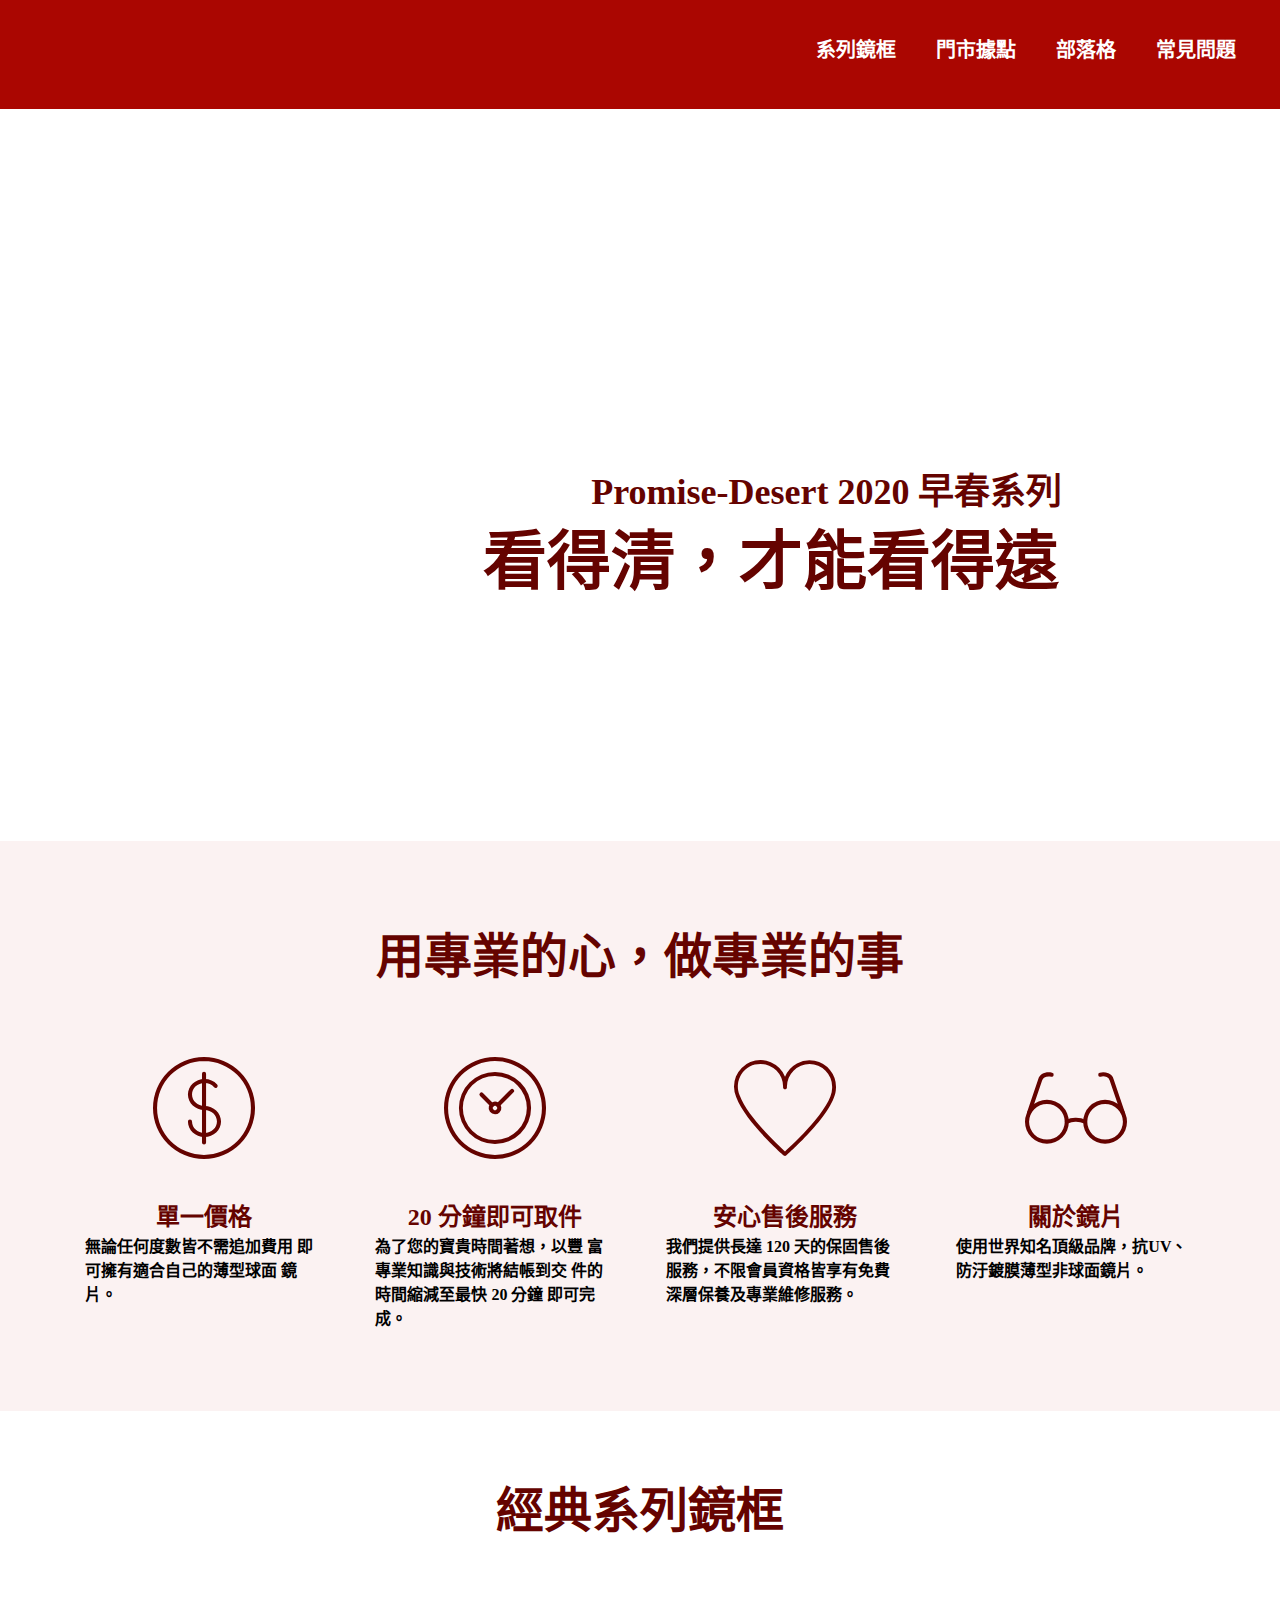
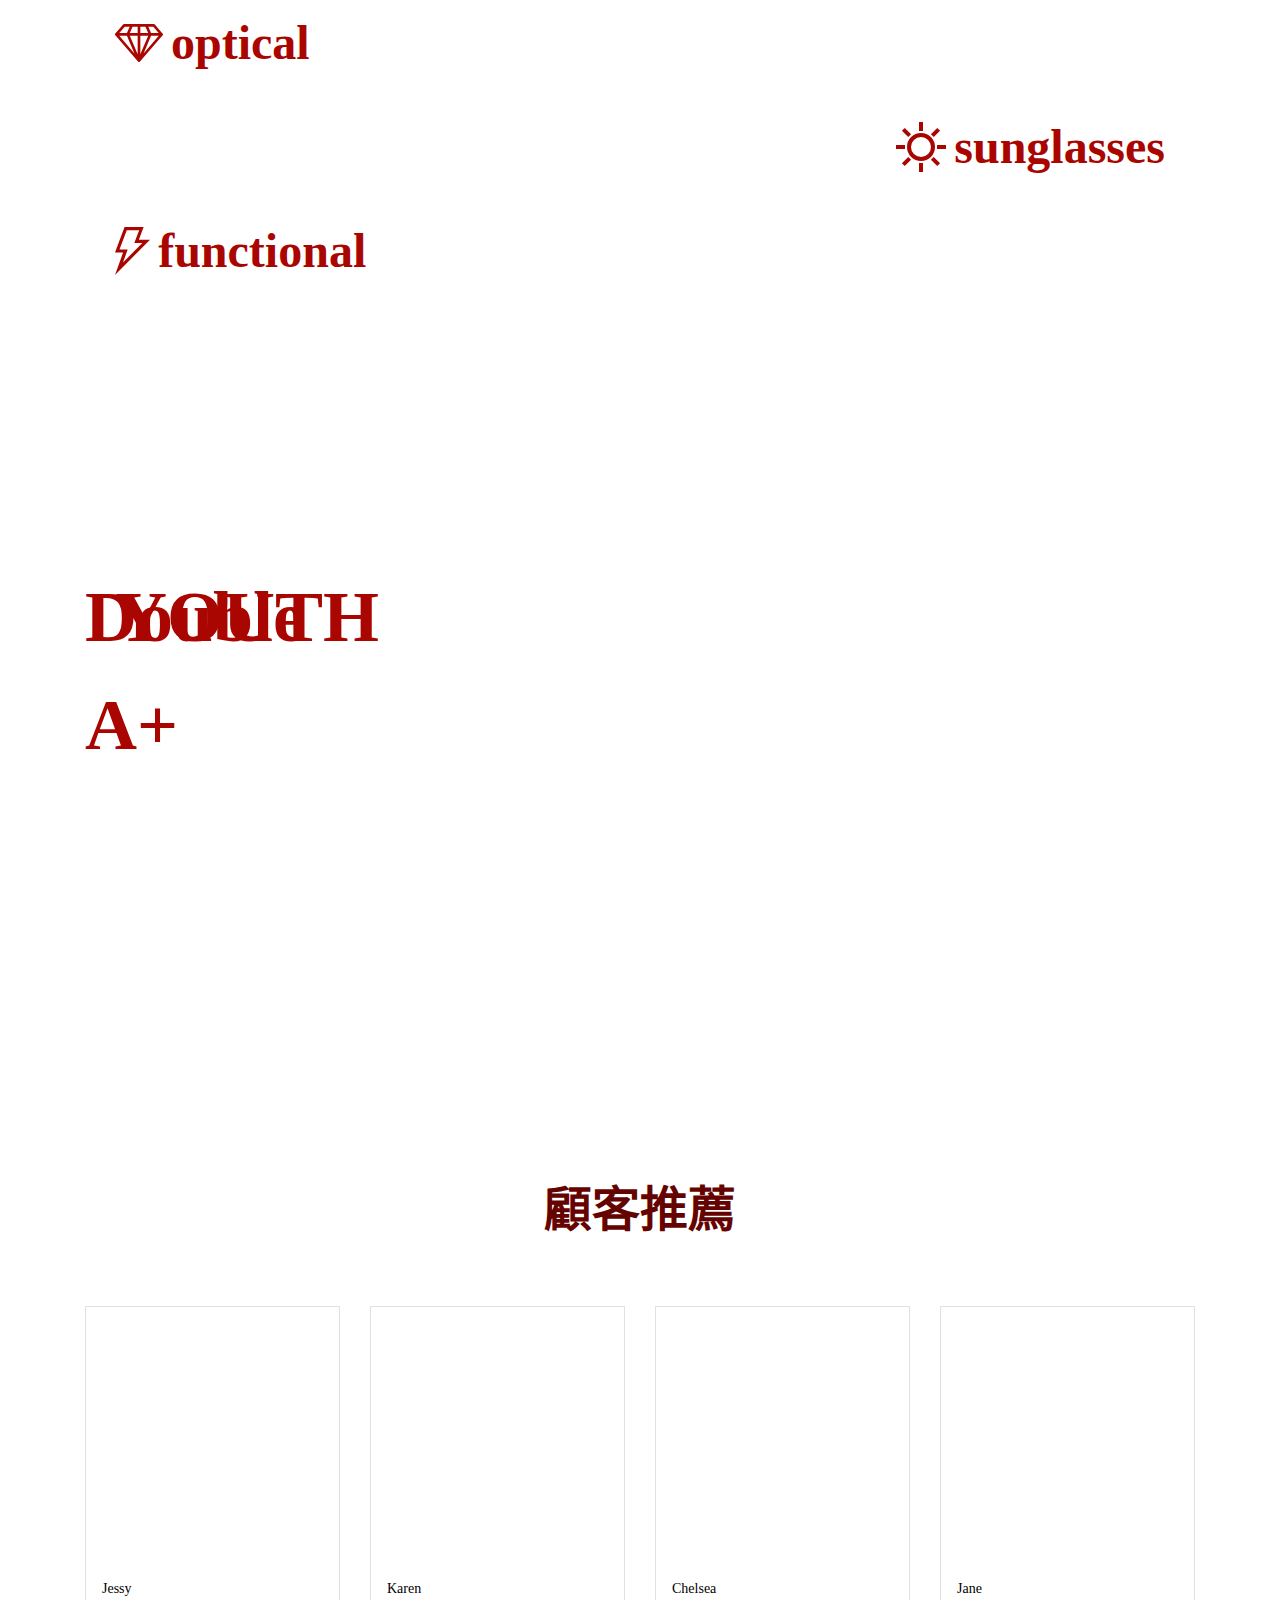
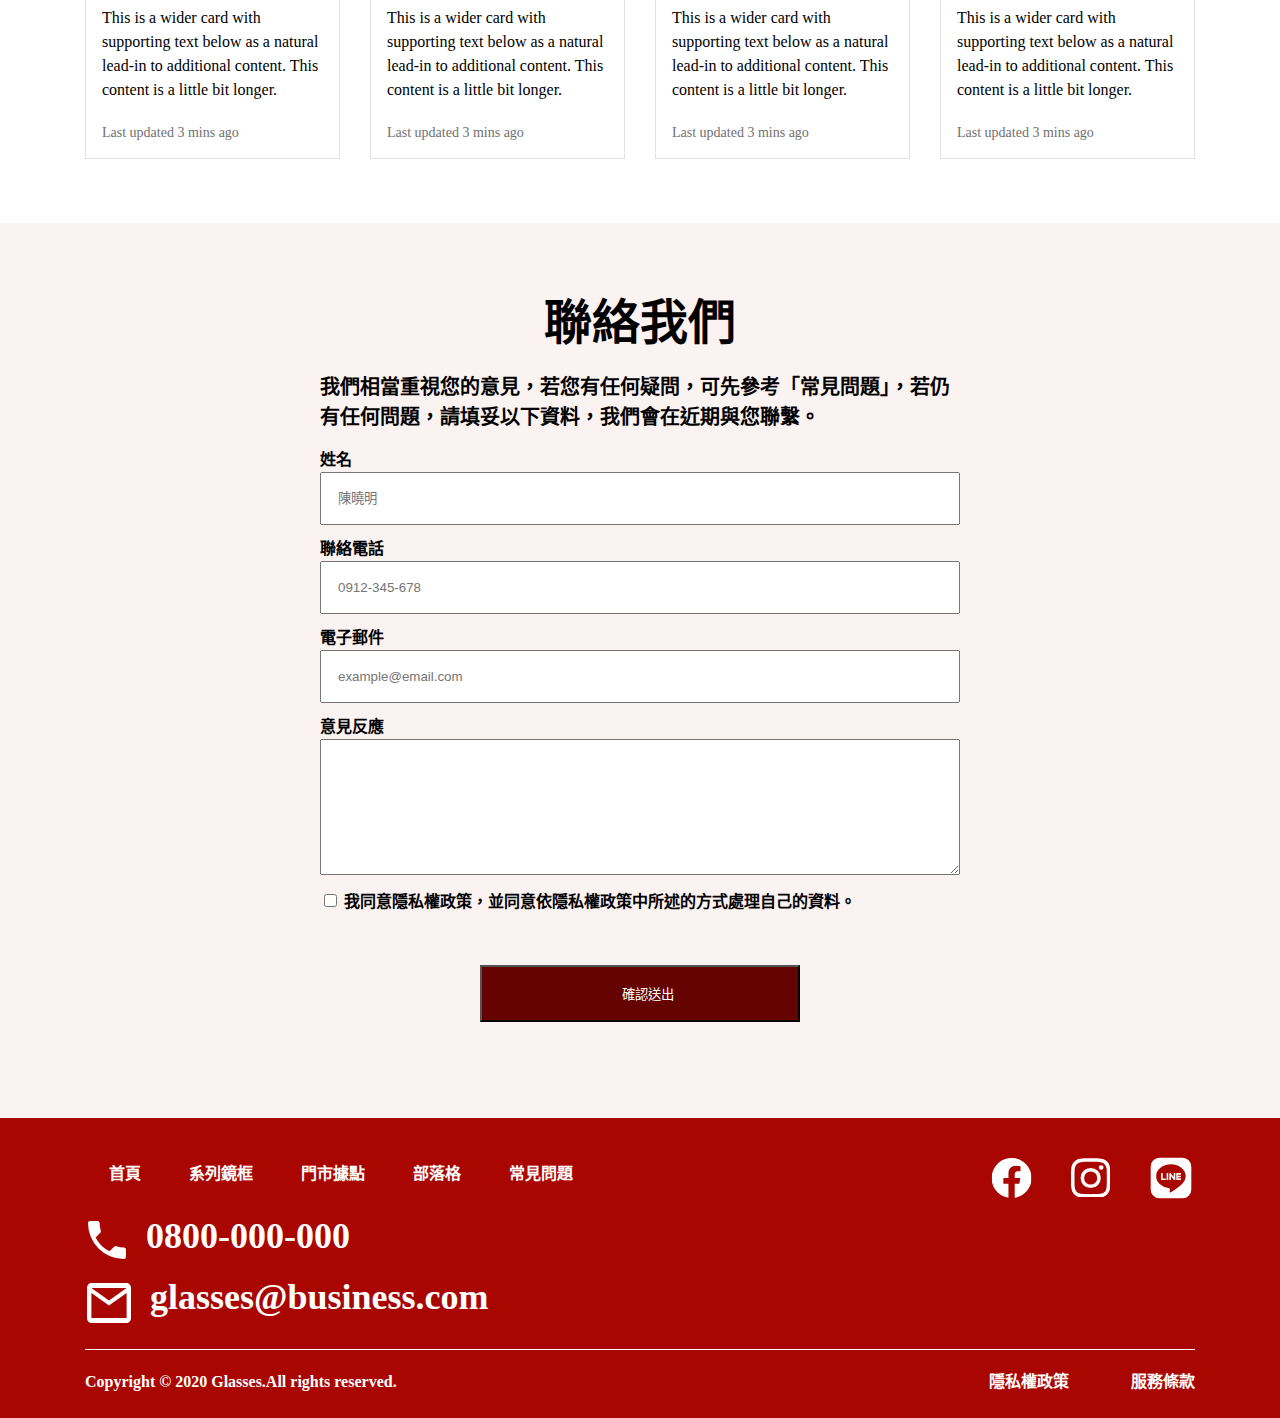
==== commit a60c35f1: "修改footer及rwd" ====
--- a/index.html
+++ b/index.html
@@ -214,7 +214,7 @@
                 <div class="d-flex align-items-bottom"><img src="img/logo-new_工作區域 1.png" alt="logo">
                     <span>Copyright © 2020 Glasses.All rights reserved.</span>
                 </div>
-                <ul class="caustion-list d-flex">
+                <ul class="caution-list d-flex">
                     <li class="caution-items"><a href="#">隱私權政策</a></li>
                     <li class="caution-items"><a href="#">服務條款</a></li>
                 </ul>
--- a/css/style.css
+++ b/css/style.css
@@ -109,10 +109,9 @@
   font-family: "custom-Bold";
 }
 
-* {
-  border: 1px solid #000000 !important;
-}
-
+/* *{
+    border: 1px solid #000000 !important;
+} */
 .container {
   max-width: 1110px;
   margin: 0 auto;
@@ -461,6 +460,22 @@
   margin-bottom: 24px;
 }
 
+@media (max-width: 600px) {
+  .footer-info {
+    display: -webkit-box;
+    display: -ms-flexbox;
+    display: flex;
+    -webkit-box-orient: horizontal;
+    -webkit-box-direction: reverse;
+        -ms-flex-direction: row-reverse;
+            flex-direction: row-reverse;
+    -webkit-box-pack: start;
+        -ms-flex-pack: start;
+            justify-content: flex-start;
+    padding: 24px 15px;
+  }
+}
+
 .footer-inner {
   -webkit-box-pack: justify;
       -ms-flex-pack: justify;
@@ -469,7 +484,7 @@
 
 @media (max-width: 600px) {
   .footer .note-info {
-    width: 50%;
+    width: 100%;
   }
 }
 
@@ -495,12 +510,6 @@
   .footer-inner-list {
     display: none;
   }
-}
-
-.footer-inner-items {
-  /*   &:not(:last-child){
-        margin-right: 48px;
-    } */
 }
 
 .footer-inner-items a {
@@ -529,6 +538,7 @@
 @media (max-width: 600px) {
   .social {
     width: 45%;
+    padding-top: 0;
   }
 }
 
@@ -550,21 +560,25 @@
     -webkit-box-align: start;
         -ms-flex-align: start;
             align-items: flex-start;
+    padding: 0 15px;
+  }
+  .footer-caution span {
+    margin-bottom: 7px;
   }
 }
 
 .footer-caution img {
-  margin-right: 38px;
-}
-
-.footer-caution .caution-items {
+  display: none;
+}
+
+.caution-list {
   display: -webkit-box;
   display: -ms-flexbox;
   display: flex;
 }
 
 @media (max-width: 600px) {
-  .footer-caution .caution-items {
+  .caution-list {
     -webkit-box-orient: vertical;
     -webkit-box-direction: normal;
         -ms-flex-direction: column;
@@ -572,24 +586,36 @@
   }
 }
 
-.footer-caution .caution-items a {
+@media (max-width: 600px) {
+  .caution-list .caution-items {
+    margin-bottom: 7px;
+  }
+}
+
+.caution-list .caution-items a {
   color: #ffffff;
   -webkit-transition: color 0.2s linear;
   transition: color 0.2s linear;
 }
 
 @media (max-width: 768px) {
-  .footer-caution .caution-items a {
+  .caution-list .caution-items a {
     font-size: 14px;
   }
 }
 
-.footer-caution .caution-items a:hover {
+.caution-list .caution-items a:hover {
   color: #000;
 }
 
-.footer-caution .caution-items:last-child {
+.caution-list .caution-items:last-child {
   margin-left: 62px;
+}
+
+@media (max-width: 600px) {
+  .caution-list .caution-items:last-child {
+    margin-left: 0;
+  }
 }
 
 .design-section {
@@ -711,6 +737,12 @@
   padding-left: 72px;
 }
 
+@media (max-width: 414px) {
+  .question p {
+    padding-left: 0;
+  }
+}
+
 .location-details {
   display: -webkit-box;
   display: -ms-flexbox;
@@ -880,6 +912,7 @@
   .navbar-list-items {
     width: 50%;
     text-align: center;
+    border: 1px solid #fff;
   }
 }
 
@@ -919,6 +952,20 @@
 .banner-location-title {
   bottom: 0;
   left: 0;
+}
+
+@media (max-width: 414px) {
+  .banner-location-title h2 {
+    font-size: 28px;
+    line-height: 80px;
+  }
+}
+
+@media (max-width: 414px) {
+  .banner-location-title img {
+    width: 24px;
+    height: auto;
+  }
 }
 
 .banner-content {
@@ -950,6 +997,12 @@
   }
 }
 
+@media (max-width: 400px) {
+  .banner-content p {
+    font-size: 16px;
+  }
+}
+
 .banner-title {
   font-size: 64px;
   font-weight: bold;
@@ -961,6 +1014,13 @@
   .banner-title {
     font-size: 48px;
     line-height: 72px;
+  }
+}
+
+@media (max-width: 400px) {
+  .banner-title {
+    font-size: 32px;
+    text-align: right;
   }
 }
 
@@ -1119,7 +1179,7 @@
 
 @media (max-width: 500px) {
   .interlace-group .interlace-items .h2 {
-    font-size: 24px;
+    /*  font-size: 24px; */
     line-height: 48px;
     color: #fff;
   }
@@ -1430,6 +1490,7 @@
   width: 33.3333%;
   color: #000;
   border: 1px solid #DCDCDC;
+  border-bottom: 8px solid transparent;
   cursor: pointer;
   text-align: center;
   display: -webkit-box;
@@ -1438,17 +1499,38 @@
   -webkit-box-pack: center;
       -ms-flex-pack: center;
           justify-content: center;
+  -webkit-box-align: center;
+      -ms-flex-align: center;
+          align-items: center;
   /* justify-content: center; */
 }
 
 .list-group-items:hover, .list-group-items:focus {
   border-bottom: 16px solid #AA0601;
+}
+
+@media (max-width: 1120px) {
+  .list-group-items:hover, .list-group-items:focus {
+    border-bottom: 8px solid #AA0601;
+  }
+}
+
+@media (max-width: 800px) {
+  .list-group-items:hover, .list-group-items:focus {
+    border-bottom: 4px solid #AA0601;
+  }
+}
+
+@media (max-width: 620px) {
+  .list-group-items:hover, .list-group-items:focus {
+    border-bottom: 2px solid #AA0601;
+  }
 }
 
 .list-group-items a {
   font-size: 42px;
   padding: 2% 5% 1% 5%;
-  border-bottom: 16px solid transparent;
+  border-bottom: 16px solid  transparent;
   -webkit-transition: border 0.3s linear;
   transition: border 0.3s linear;
   color: #000;
@@ -1457,6 +1539,7 @@
 @media (max-width: 1120px) {
   .list-group-items a {
     font-size: 28px;
+    border-bottom: 8px solid transparent;
   }
 }
 
@@ -1464,6 +1547,7 @@
   .list-group-items a {
     font-size: 20px;
     line-height: 1.5;
+    border-bottom: 4px solid transparent;
   }
 }
 
@@ -1472,6 +1556,7 @@
     font-size: 14px;
     line-height: 19px;
     padding: 8px 0;
+    border-bottom: 2px solid transparent;
   }
 }
 
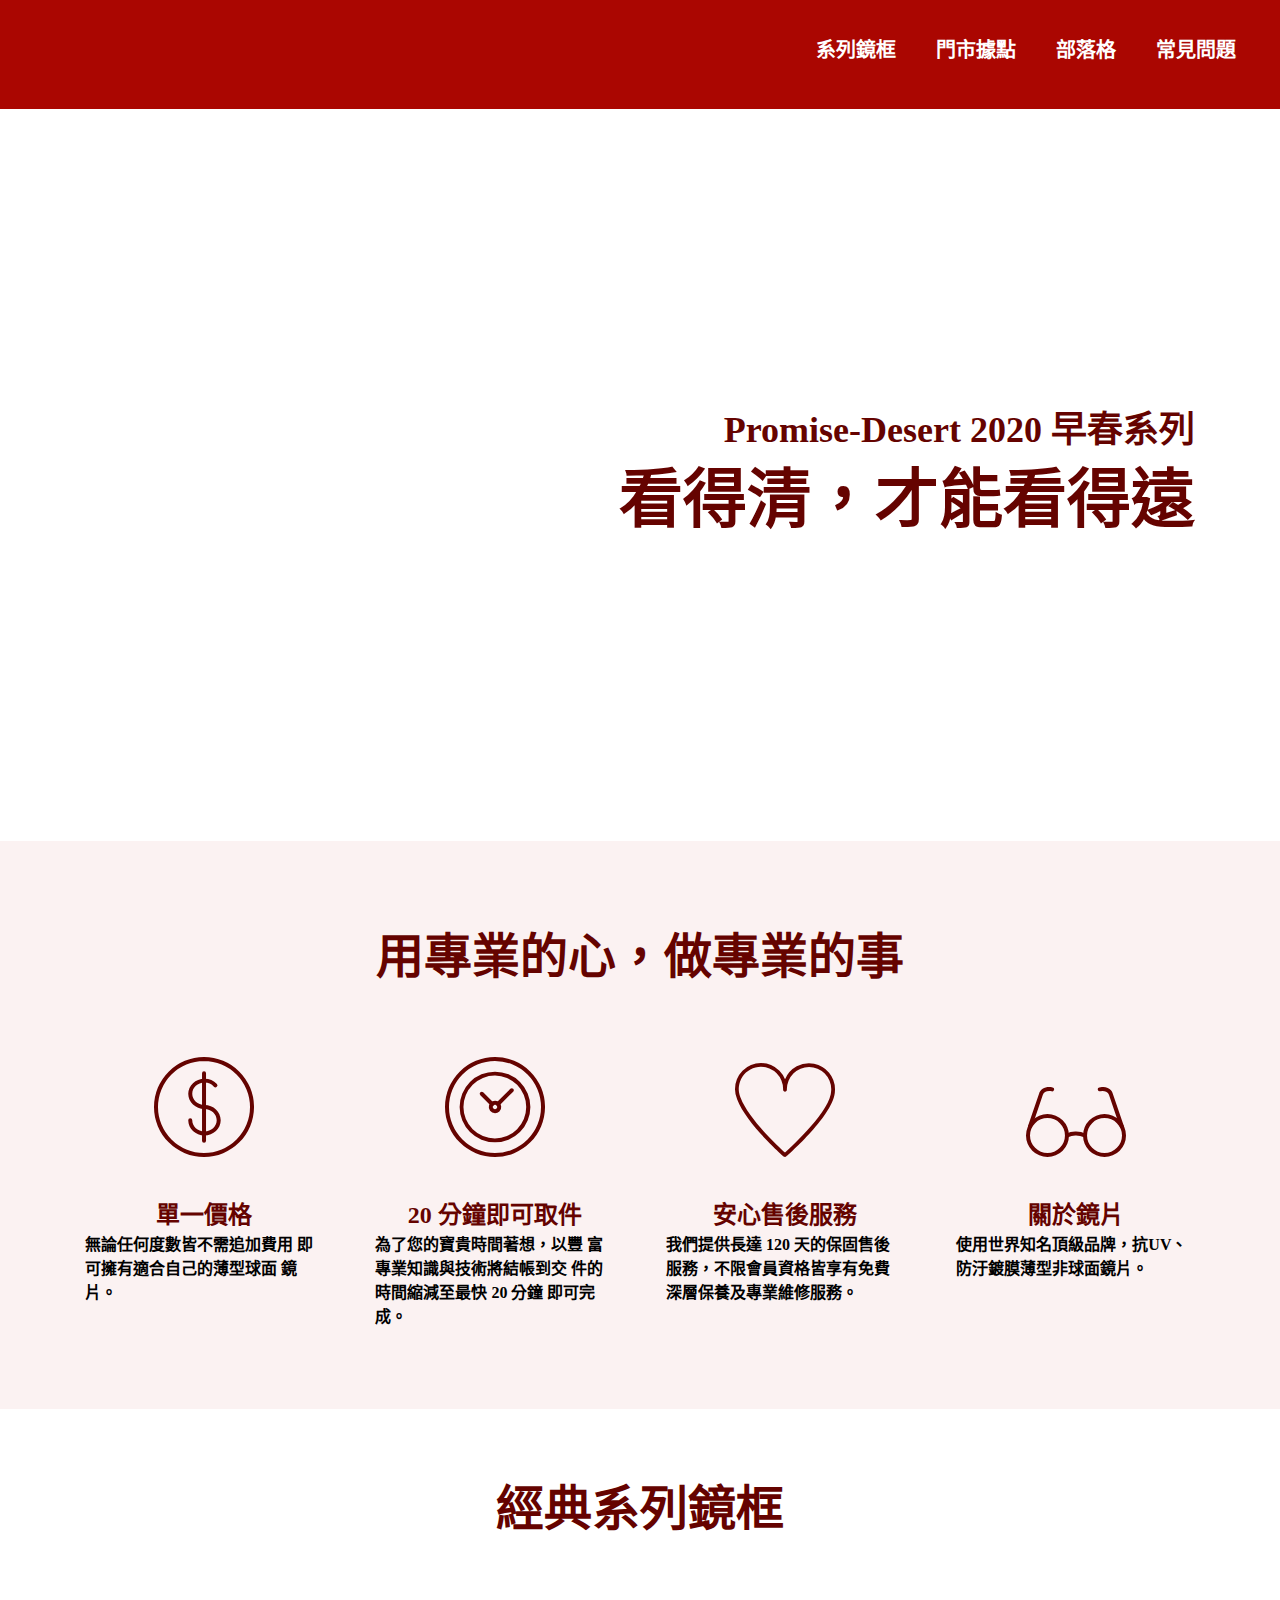
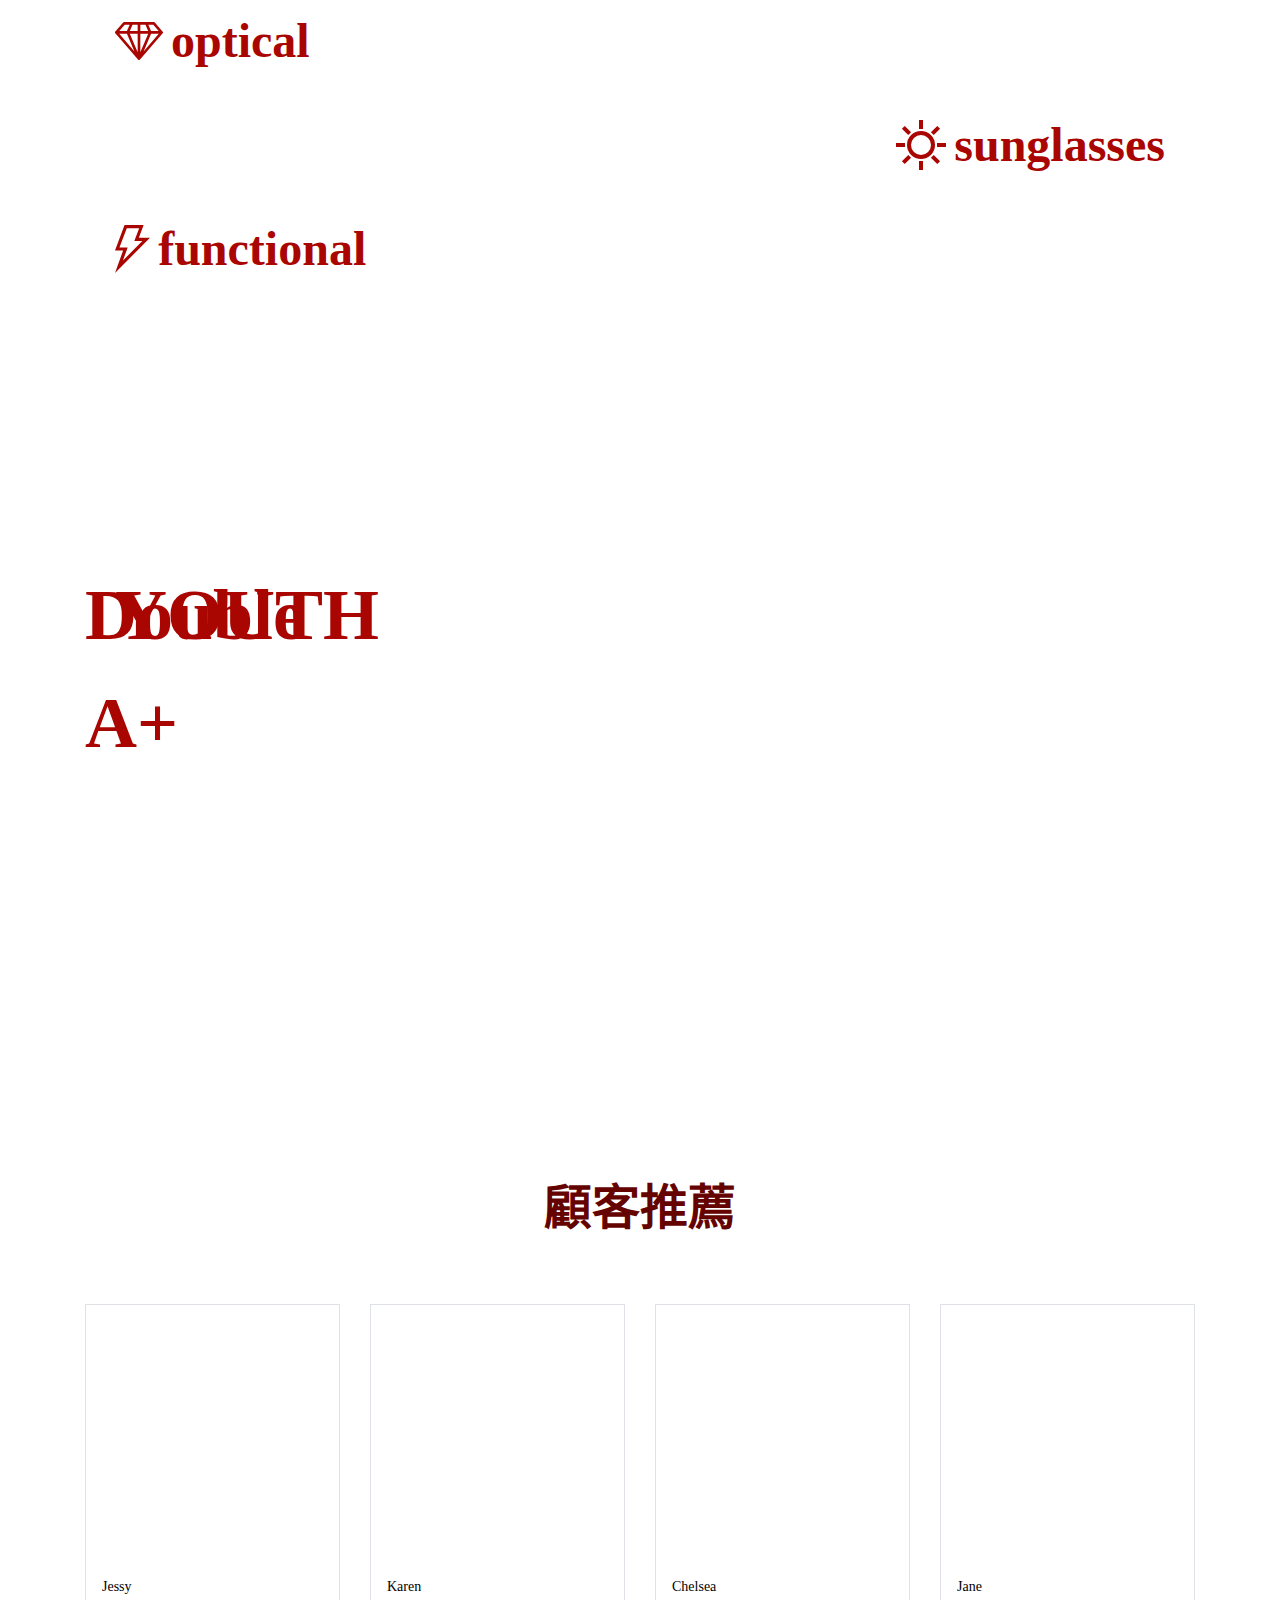
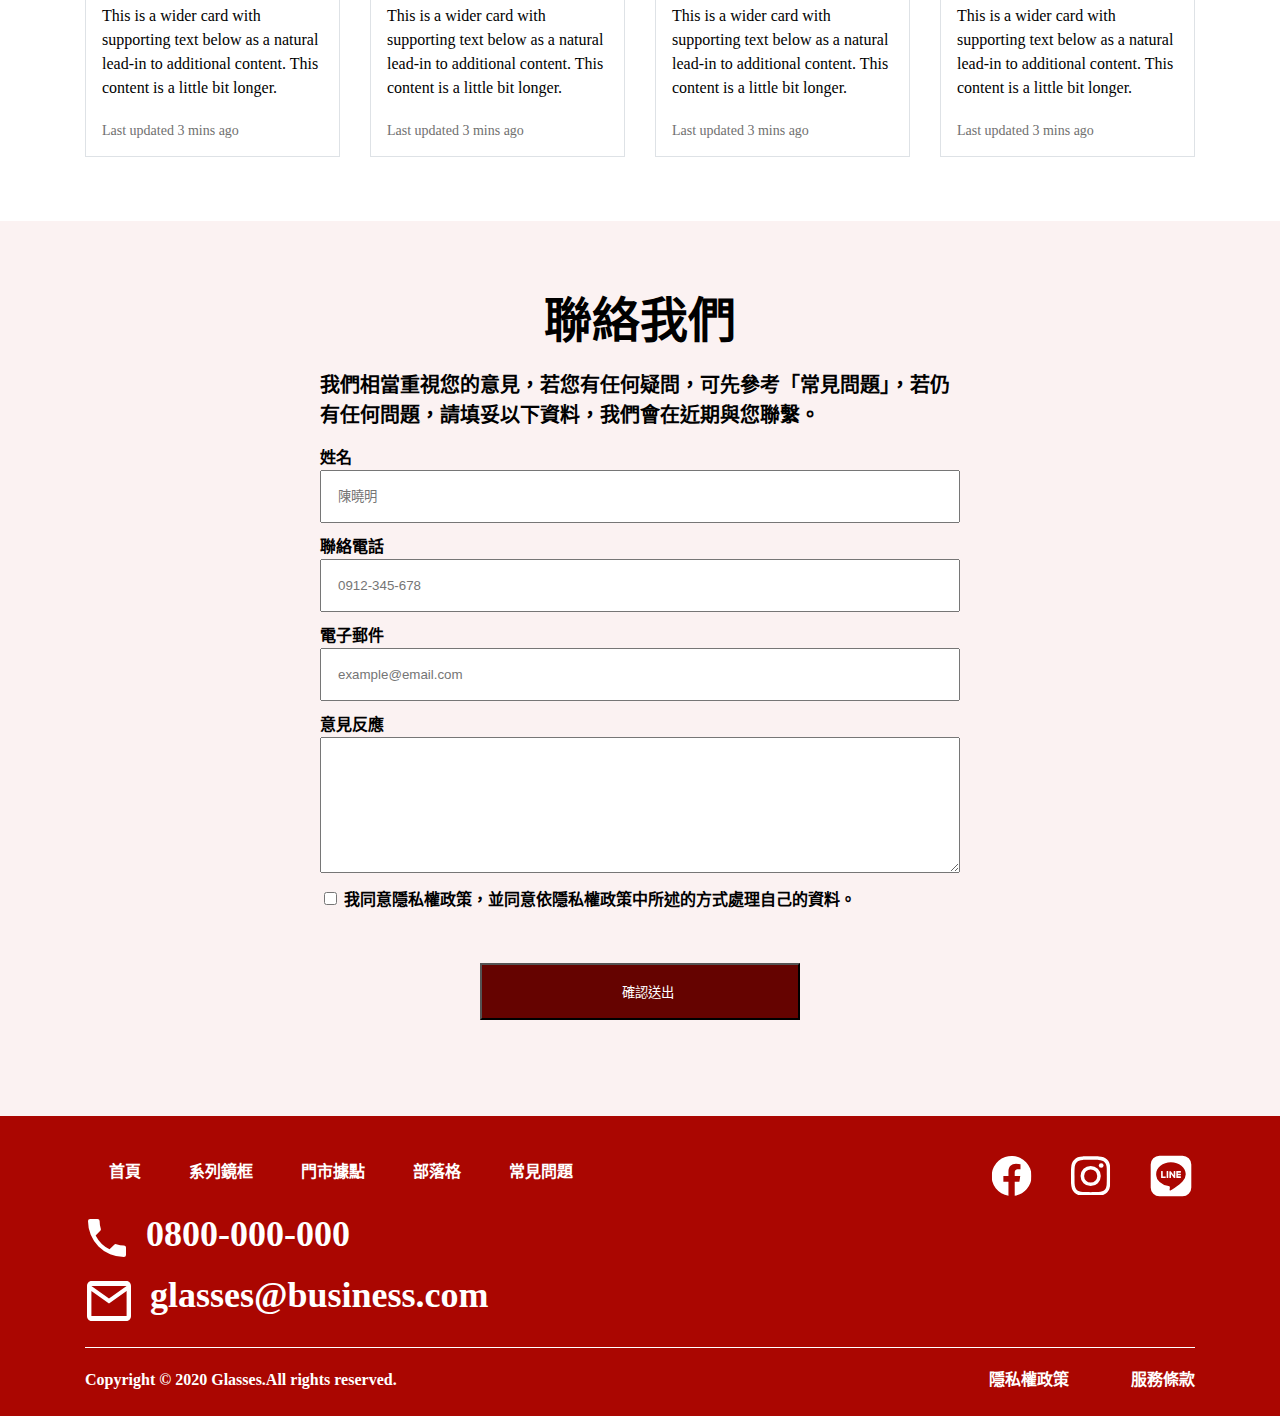
==== commit ec22cb28: "頁面優化" ====
--- a/index.html
+++ b/index.html
@@ -23,7 +23,7 @@
     <title>眼鏡商店</title>
 </head>
 
-<body>  
+<body>
     <div class="container-fluid">
         <div class="navbar navbar-bg-blood navbar-color-white d-flex">
             <a class="navbar-logo logo-replace" href="index.html">Logo圖片</a>
@@ -36,41 +36,43 @@
         </div>
         <div class="banner">
             <div class="banner-index bg-cover">
-                <div class="banner-content font-bold">
-                    <p class="f-4">Promise-Desert 2020 早春系列</p>
-                    <h1 class="banner-title f-7 ">
-                        看得清，才能看得遠
-                    </h1>
-                </div>  
-            </div>
-        </div>
-    
+                <div class="container h-100">
+                    <div class="banner-content font-bold h-100 d-flex">
+                        <p class="f-4">Promise-Desert 2020 早春系列</p>
+                        <h1 class="banner-title f-7 ">
+                            看得清，才能看得遠
+                        </h1>
+                    </div>
+                </div>
+            </div>
+        </div>
+
         <div class="line-group pt-6 pb-7 font-bold">
             <h2 class="line-title h2">用專業的心，做專業的事</h2>
-            <div class="line-body d-flex container h-100">
-                <div class="line-items">
+            <ul class="line-body d-flex container">
+                <li class="line-items">
                     <img class="line-items-img" src="img/iconfinder_circle-dollar_430089.svg" alt="">
                     <h4 class="line-items-title">單一價格</h4>
                     <p class="line-items-content">無論任何度數皆不需追加費用 即可擁有適合自己的薄型球面 鏡片。</p>
-                </div>
-                <div class="line-items">
+                </li>
+                <li class="line-items">
                     <img class="line-items-img" src="img/iconfinder_clock-1_430090.svg" alt="">
                     <h4 class="line-items-title">20 分鐘即可取件</h4>
                     <p class="line-items-content">為了您的寶貴時間著想，以豐 富專業知識與技術將結帳到交 件的時間縮減至最快 20 分鐘 即可完成。</p>
-                </div>
-                <div class="line-items">
+                </li>
+                <li class="line-items">
                     <img class="line-items-img" src="img/iconfinder_heart_430099.svg" alt="">
                     <h4 class="line-items-title">安心售後服務</h4>
                     <p class="line-items-content">我們提供長達 120 天的保固售後服務，不限會員資格皆享有免費深層保養及專業維修服務。</p>
-                </div>
-                <div class="line-items">
+                </li>
+                <li class="line-items">
                     <img class="line-items-img" src="img/iconfinder_glasses_430098 (1).svg" alt="">
                     <h4 class="line-items-title">關於鏡片</h4>
                     <p class="line-items-content">使用世界知名頂級品牌，抗UV、防汙鍍膜薄型非球面鏡片。</p>
-                </div>
-            </div>
-        </div>
-    
+                </li>
+            </ul>
+        </div>
+
         <div class="interlace-group container pb-7">
             <h2 class="interlace-title h2 font-bold">經典系列鏡框</h2>
             <div class="interlace-items position-relative">
@@ -78,8 +80,9 @@
                     alt="">
                 <div class="interlace-items-text">
                     <img class="interlace-diamand-dark" src="img/iconfinder_44_2529968.svg" alt="">
-                    <img class="interlace-diamand-white" src="https://hexschool.github.io/webLayoutTraining1st/week3/icon-diamond-white.svg" alt="">
-                    <p class="h2">optical</p>
+                    <img class="interlace-diamand-white"
+                        src="https://hexschool.github.io/webLayoutTraining1st/week3/icon-diamond-white.svg" alt="">
+                    <h2 class="h2">optical</h2>
                 </div>
             </div>
             <div class="interlace-items position-relative">
@@ -87,21 +90,23 @@
                     alt="">
                 <div class="interlace-items-text">
                     <img class="interlace-sun-dark" src="img/Layer_1.svg" alt="">
-                    <img class=" interlace-sun-white" src="https://hexschool.github.io/webLayoutTraining1st/week3/icon-sun-white.svg" alt="">
-                    <p class="h2">sunglasses</p>
+                    <img class=" interlace-sun-white"
+                        src="https://hexschool.github.io/webLayoutTraining1st/week3/icon-sun-white.svg" alt="">
+                    <h2 class="h2">sunglasses</h2>
                 </div>
             </div>
             <div class="interlace-items position-relative">
                 <img class="interlace-img " src="https://hexschool.github.io/webLayoutTraining1st/week3/product-3.png"
-                    alt="">  
+                    alt="">
                 <div class="interlace-items-text">
                     <img class="interlace-flash-dark" src="img/Page-1.svg" alt="">
-                    <img class=" interlace-sun-white" src="https://hexschool.github.io/webLayoutTraining1st/week3/icon-thunder-white.svg" alt="">
-                    <p class="h2">functional</p>
-                </div>
-            </div>
-        </div>
-    
+                    <img class=" interlace-sun-white"
+                        src="https://hexschool.github.io/webLayoutTraining1st/week3/icon-thunder-white.svg" alt="">
+                    <h2 class="h2">functional</h2>
+                </div>
+            </div>
+        </div>
+
         <div class="design-section bg-cover">
             <h2 class="h2 text-center text-white">
                 聯名設計鏡框
@@ -109,19 +114,19 @@
             <div class="container d-flex">
                 <div class="img-md-text">
                     <img src="https://hexschool.github.io/webLayoutTraining1st/week3/product-8.png" alt="">
-                    <p>Double A+</p>
+                    <h2>Double A+</h2>
                 </div>
                 <div class="img-md-text">
                     <img src="https://hexschool.github.io/webLayoutTraining1st/week3/product-9.png" alt="">
-                    <p>YOUTH</p>
-                </div>
-            </div>
-        </div>
-    
+                    <h2>YOUTH</h2>
+                </div>
+            </div>
+        </div>
+
         <div class="container">
             <h2 class="card-caption h2">顧客推薦</h2>
-            <div class="card-container d-flex">
-                <div class="card">
+            <ul class="card-container d-flex">
+                <li class="card">
                     <img src="https://hexschool.github.io/webLayoutTraining1st/week3/rec-1.png" alt="" class="card-img">
                     <div class="card-inner">
                         <p class="card-title">Jessy</p>
@@ -130,8 +135,8 @@
                             content. This content is a little bit longer.</p>
                         <p class="card-note">Last updated 3 mins ago</p>
                     </div>
-                </div>
-                <div class="card">
+                </li>
+                <li class="card">
                     <img src="https://hexschool.github.io/webLayoutTraining1st/week3/rec-2.png" alt="" class="card-img">
                     <div class="card-inner">
                         <p class="card-title">Karen</p>
@@ -140,8 +145,8 @@
                             content. This content is a little bit longer.</p>
                         <p class="card-note">Last updated 3 mins ago</p>
                     </div>
-                </div>
-                <div class="card">
+                </li>
+                <li class="card">
                     <img src="https://hexschool.github.io/webLayoutTraining1st/week3/rec-3.png" alt="" class="card-img">
                     <div class="card-inner">
                         <p class="card-title">Chelsea</p>
@@ -150,8 +155,8 @@
                             content. This content is a little bit longer.</p>
                         <p class="card-note">Last updated 3 mins ago</p>
                     </div>
-                </div>
-                <div class="card">
+                </li>
+                <li class="card">
                     <img src="https://hexschool.github.io/webLayoutTraining1st/week3/rec-4.png" alt="" class="card-img">
                     <div class="card-inner">
                         <p class="card-title">Jane</p>
@@ -160,8 +165,8 @@
                             content. This content is a little bit longer.</p>
                         <p class="card-note">Last updated 3 mins ago</p>
                     </div>
-                </div>
-            </div>
+                </li>
+            </ul>
         </div>
         <div class="form-container pt-6 pb-7">
             <div class="form-group justify-content-center font-bold">
@@ -175,32 +180,32 @@
                     <label for="mail">電子郵件</label>
                     <input type="mail" id="mail" placeholder="example@email.com">
                     <label for="comment">意見反應</label>
-                    <textarea name="" id="" cols="30" rows="8"></textarea>
+                    <textarea name="" id="comment" cols="30" rows="8"></textarea>
                     <div class="check-group"><input type="checkbox" name="" id="">
                         <span>我同意隱私權政策，並同意依隱私權政策中所述的方式處理自己的資料。</span></div>
                     <input class="position-relative" type="submit" value="確認送出">
                 </form>
             </div>
         </div>
-    
-    
+
+
         <div class="footer font-bold">
             <div class="footer-info container">
                 <div class="footer-inner d-flex">
                     <ul class="footer-inner-list d-flex">
                         <li class="footer-inner-items"> <a href="index.html">首頁</a></li>
-                        <li class="footer-inner-items"> <a href="">系列鏡框</a> </li>
-                        <li class="footer-inner-items"> <a href="">門市據點</a> </li>
-                        <li class="footer-inner-items"> <a href="">部落格</a> </li>
-                        <li class="footer-inner-items"> <a href="">常見問題</a></li>
+                        <li class="footer-inner-items"> <a href="product-op.html">系列鏡框</a> </li>
+                        <li class="footer-inner-items"> <a href="location.html">門市據點</a> </li>
+                        <li class="footer-inner-items"> <a href="blog.html">部落格</a> </li>
+                        <li class="footer-inner-items"> <a href="FAQ.html">常見問題</a></li>
                     </ul>
                     <ul class="social d-flex">
                         <li><a href="https://www.facebook.com/" class="social-items"><img src="img/ic_social_fb.svg"
                                     alt=""></a></li>
                         <li><a href="https://www.instagram.com/" class="social-items"><img src="img/ic_social_ig.svg"
                                     alt=""></a></li>
-                        <li><a href="https://linecorp.com/zh-hant/" class="social-items"><img src="img/ic_social_line.svg"
-                                    alt=""></a></li>
+                        <li><a href="https://linecorp.com/zh-hant/" class="social-items"><img
+                                    src="img/ic_social_line.svg" alt=""></a></li>
                     </ul>
                 </div>
                 <div class="note-info">
@@ -219,7 +224,7 @@
                     <li class="caution-items"><a href="#">服務條款</a></li>
                 </ul>
             </div>
-        </div>    
+        </div>
     </div>
 </body>
 
--- a/css/style.css
+++ b/css/style.css
@@ -657,7 +657,7 @@
   opacity: 1;
 }
 
-.design-section .img-md-text p {
+.design-section .img-md-text h2 {
   position: absolute;
   left: 28%;
   top: 42%;
@@ -669,7 +669,7 @@
 }
 
 @media (max-width: 768px) {
-  .design-section .img-md-text p {
+  .design-section .img-md-text h2 {
     font-size: 32px;
     line-height: 25px;
   }
@@ -930,7 +930,6 @@
 .banner-index {
   background-image: url(https://hexschool.github.io/webLayoutTraining1st/week3/banner.png);
   height: 732px;
-  position: relative;
 }
 
 @media (max-width: 768px) {
@@ -969,15 +968,16 @@
 }
 
 .banner-content {
-  position: absolute;
-  bottom: 32%;
-  right: 17%;
-}
-
-@media (max-width: 768px) {
-  .banner-content {
-    right: 2%;
-  }
+  -webkit-box-orient: vertical;
+  -webkit-box-direction: normal;
+      -ms-flex-direction: column;
+          flex-direction: column;
+  -webkit-box-align: end;
+      -ms-flex-align: end;
+          align-items: flex-end;
+  -webkit-box-pack: center;
+      -ms-flex-pack: center;
+          justify-content: center;
 }
 
 .banner-content p {
@@ -1045,6 +1045,9 @@
   -ms-flex-wrap: wrap;
       flex-wrap: wrap;
   color: #650300;
+  -webkit-box-align: baseline;
+      -ms-flex-align: baseline;
+          align-items: baseline;
 }
 
 @media (max-width: 768px) {
@@ -1088,7 +1091,6 @@
 
 .line-body .line-items-img {
   max-width: 102px;
-  height: 102px;
   margin: auto;
   margin-bottom: 40px;
 }
@@ -1294,6 +1296,8 @@
 
 .card {
   border: 1px solid #dee2e6;
+  -o-object-fit: cover;
+     object-fit: cover;
 }
 
 @media (max-width: 768px) {
@@ -1334,6 +1338,8 @@
 
 .card .card-img {
   height: 256px;
+  -o-object-fit: cover;
+     object-fit: cover;
 }
 
 @media (max-width: 500px) {
